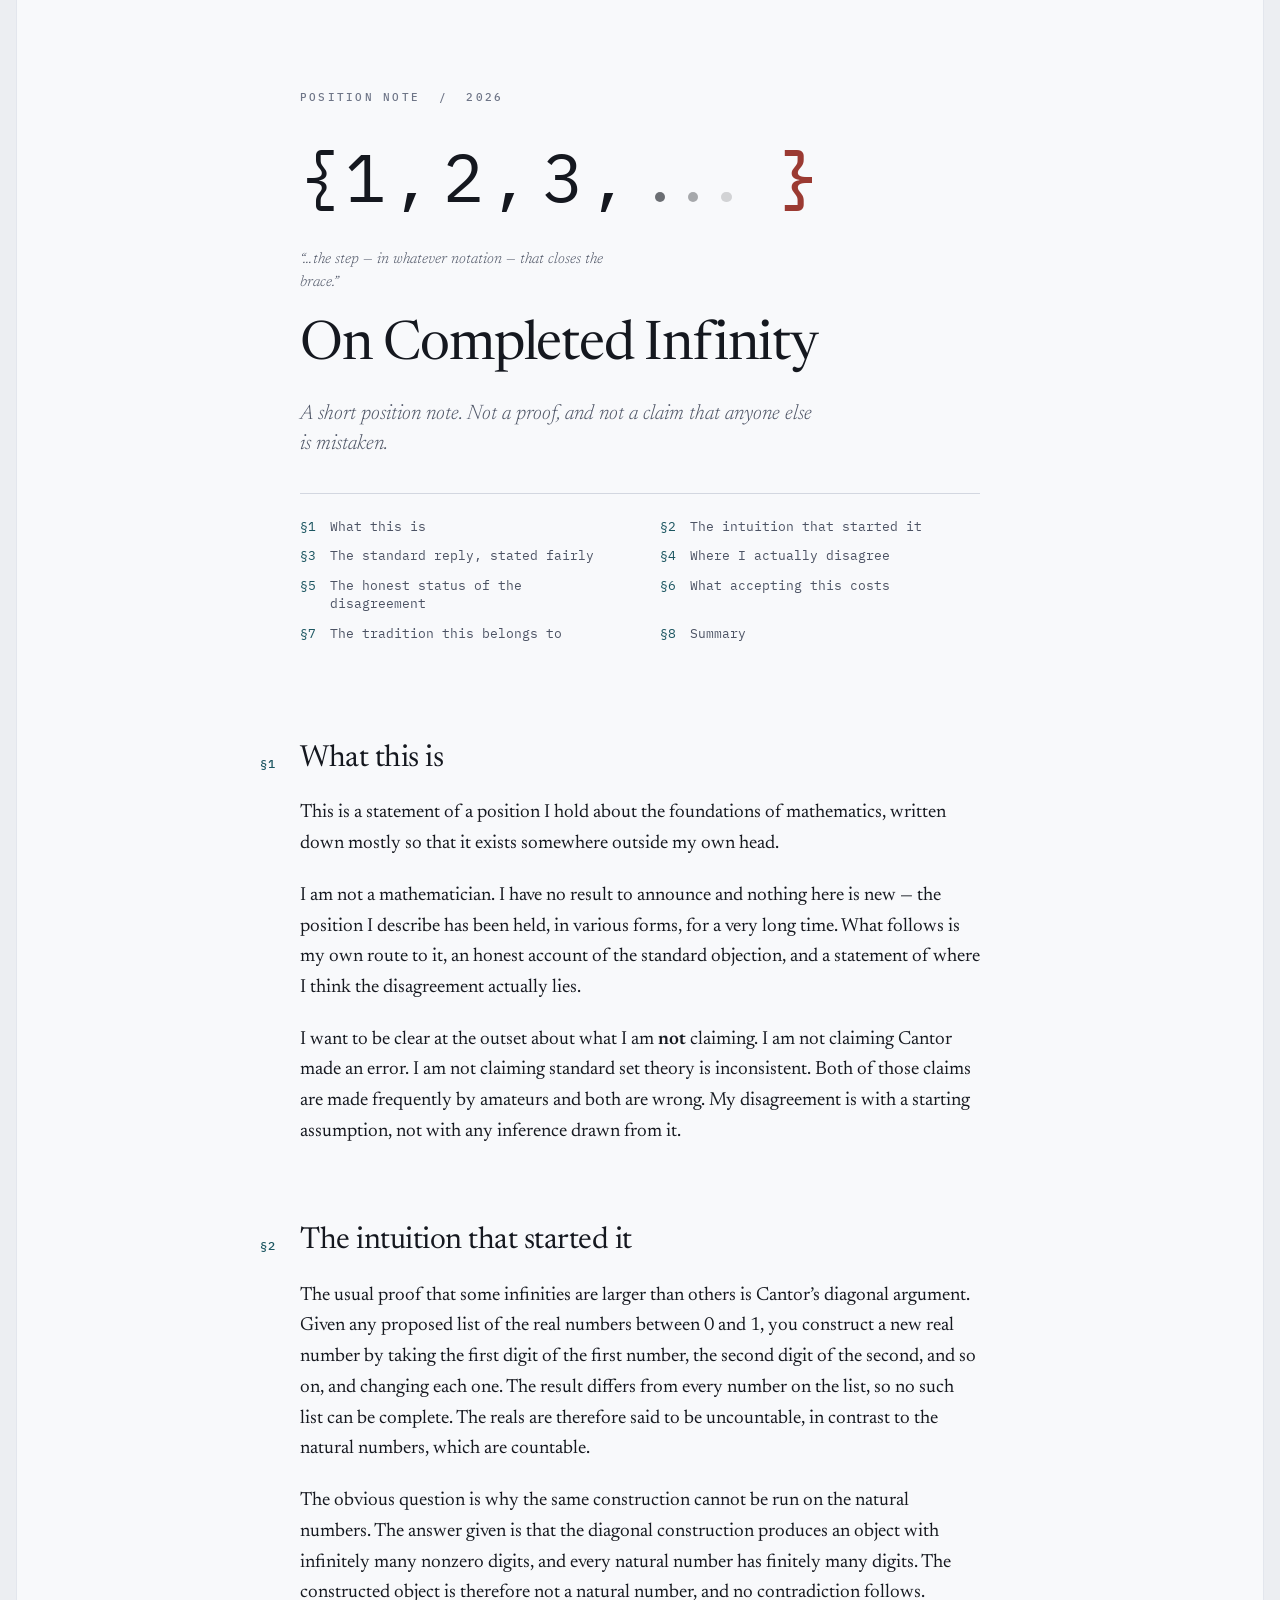
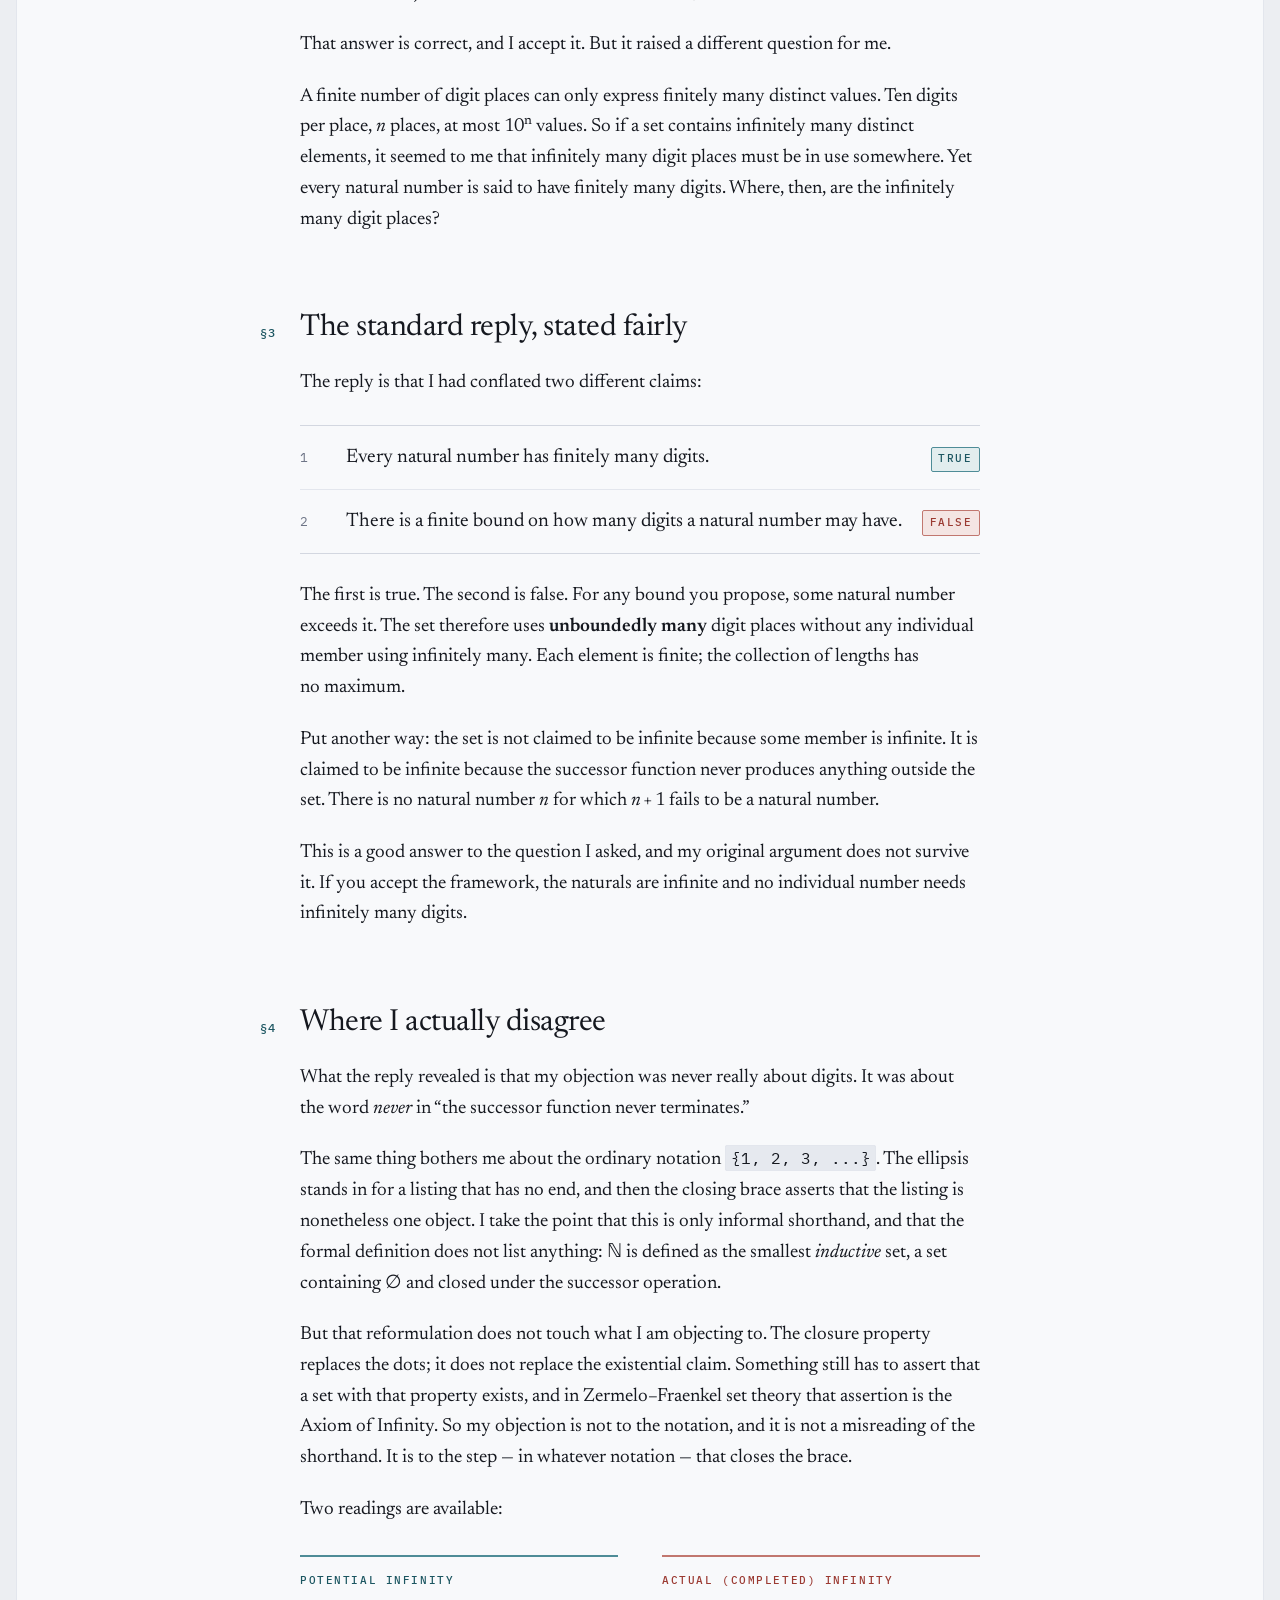
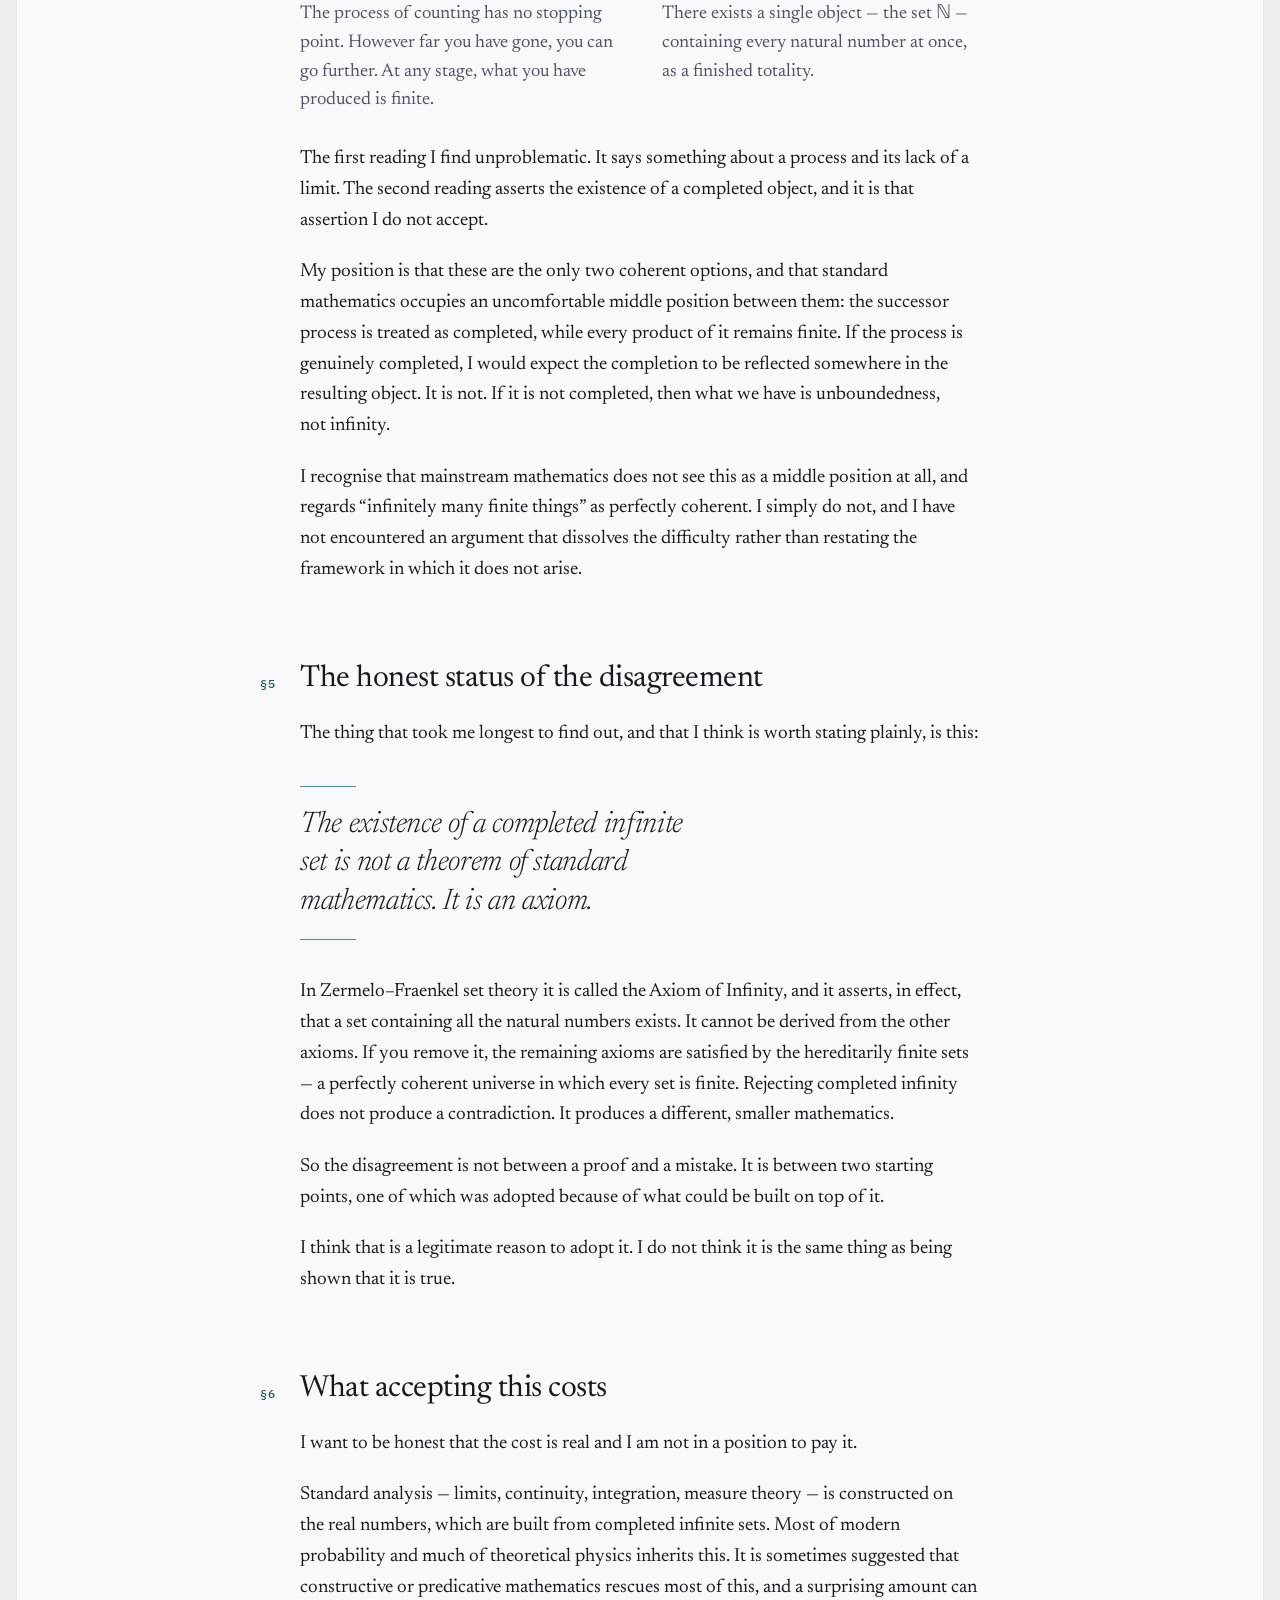
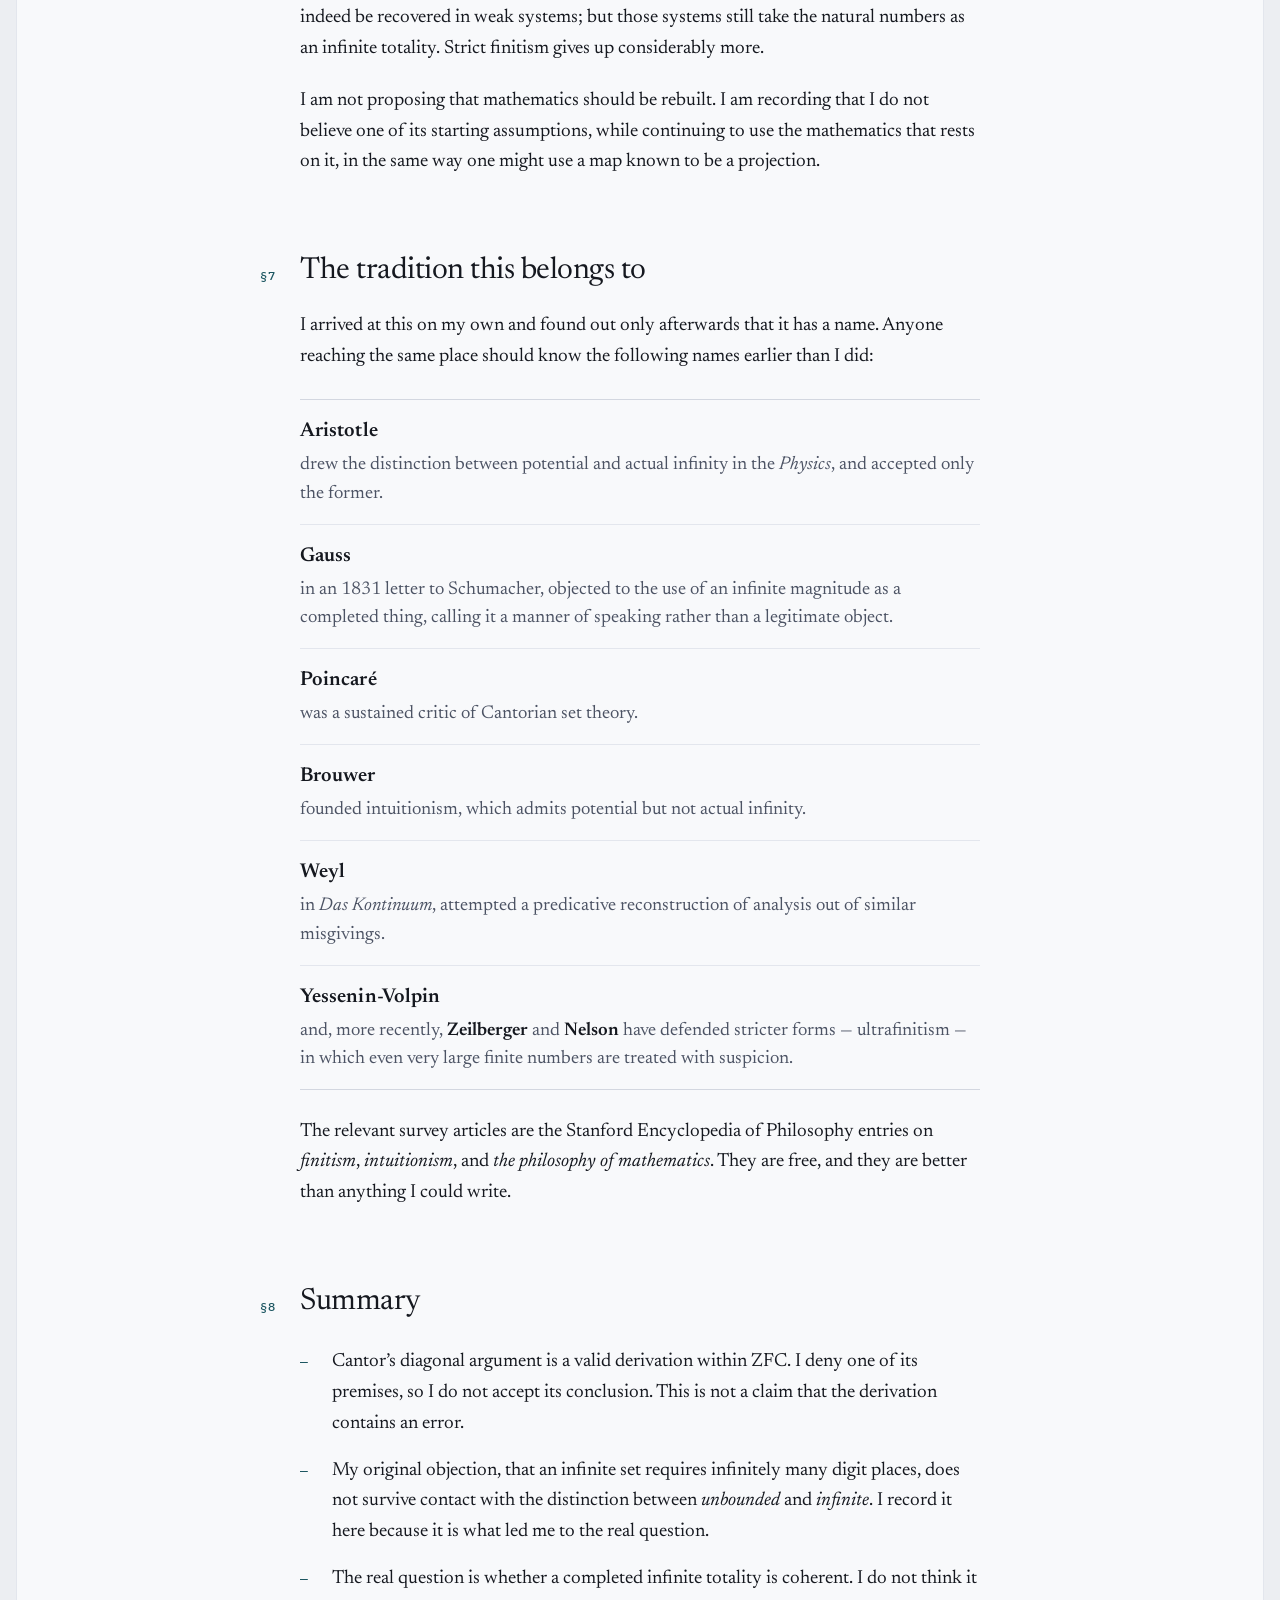
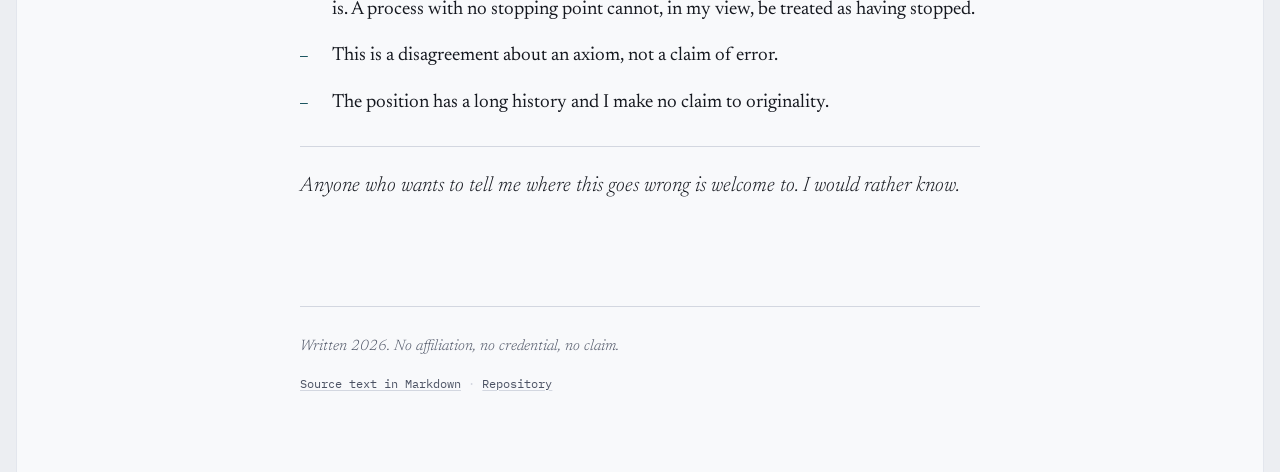
==== index.html @ b2286acf "Add "On Completed Infinity" and publish it as a page The note lands in two forms: on-completed-infin" ====
<!doctype html>
<html lang="en">
<head>
<meta charset="utf-8">
<meta name="viewport" content="width=device-width, initial-scale=1">
<title>On Completed Infinity</title>
<meta name="description" content="A short position note on potential versus actual infinity, the Axiom of Infinity, and the difference between disputing a premise and alleging an error.">
<meta name="author" content="ndg13b">
<meta property="og:type" content="article">
<meta property="og:title" content="On Completed Infinity">
<meta property="og:description" content="A short position note on potential versus actual infinity, the Axiom of Infinity, and the difference between disputing a premise and alleging an error.">
<link rel="icon" href="data:image/svg+xml,<svg xmlns='http://www.w3.org/2000/svg' viewBox='0 0 32 32'><text y='25' x='2' font-size='24' font-family='serif'>&#8734;</text></svg>">
<link rel="preconnect" href="https://fonts.googleapis.com">
<link rel="preconnect" href="https://fonts.gstatic.com" crossorigin>
<link rel="stylesheet" href="https://fonts.googleapis.com/css2?family=IBM+Plex+Mono:wght@400;500&family=Newsreader:ital,opsz,wght@0,6..72,200..700;1,6..72,200..600&display=swap">
<style>
/* ---- tokens: light is the base, both dark states redefine only tokens ---- */
:root {
  --ground:#ECEEF2; --paper:#F8F9FB; --sunk:#E6E9EF;
  --ink:#15181F; --ink-2:#4C5364; --ink-3:#6E7587;
  --rule:#D3D7E0; --rule-2:#E3E6ED;
  --accent:#1C5661; --accent-line:#4E8C97; --accent-soft:#E2EDEE;
  --dispute:#9B3A32; --dispute-line:#C1776F; --dispute-soft:#F4E5E3;
  --serif:"Newsreader",ui-serif,Georgia,"Times New Roman",serif;
  --mono:"IBM Plex Mono",ui-monospace,SFMono-Regular,Menlo,Consolas,monospace;
}
@media (prefers-color-scheme: dark) {
  :root:not([data-theme="light"]) {
    --ground:#0E1116; --paper:#161922; --sunk:#1C202A;
    --ink:#E7E9EF; --ink-2:#A6ADBC; --ink-3:#848C9D;
    --rule:#2B303B; --rule-2:#232833;
    --accent:#7FBDC7; --accent-line:#3F6E77; --accent-soft:#163035;
    --dispute:#E0958D; --dispute-line:#8A4C45; --dispute-soft:#33201E;
  }
}
:root[data-theme="dark"] {
  --ground:#0E1116; --paper:#161922; --sunk:#1C202A;
  --ink:#E7E9EF; --ink-2:#A6ADBC; --ink-3:#848C9D;
  --rule:#2B303B; --rule-2:#232833;
  --accent:#7FBDC7; --accent-line:#3F6E77; --accent-soft:#163035;
  --dispute:#E0958D; --dispute-line:#8A4C45; --dispute-soft:#33201E;
}

*,*::before,*::after { box-sizing:border-box; }
html { -webkit-text-size-adjust:100%; }
@media (prefers-reduced-motion: no-preference) { html { scroll-behavior:smooth; } }

body {
  margin:0;
  background:var(--ground);
  color:var(--ink);
  font-family:var(--serif);
  font-optical-sizing:auto;
  font-size:clamp(1.0625rem, 0.5vw + 0.96rem, 1.1875rem);
  font-weight:400;
  line-height:1.62;
  -webkit-font-smoothing:antialiased;
  text-rendering:optimizeLegibility;
}

/* ---- the sheet ---- */
.page {
  max-width:78rem;
  margin-inline:auto;
  background:var(--paper);
  padding:clamp(2.75rem,7vw,5.5rem) clamp(1.25rem,5vw,3rem) clamp(3rem,6vw,5rem);
}
@media (min-width:79rem) { .page { border-inline:1px solid var(--rule-2); } }

.col { width:min(100%,68ch); margin-inline:auto; }

/* ---- hero ---- */
.hero { display:flex; flex-direction:column; gap:1.5rem; }
.eyebrow {
  margin:0; font-family:var(--mono); font-size:.7rem; font-weight:500;
  letter-spacing:.2em; text-transform:uppercase; color:var(--ink-3);
}
.glyph {
  font-family:var(--mono); font-weight:400;
  font-size:clamp(2.1rem,8.5vw,4.25rem);
  line-height:1.1; letter-spacing:.06em;
  color:var(--ink); white-space:nowrap;
  overflow-x:auto; overflow-y:hidden; scrollbar-width:none;
  padding-block:.15em;
}
.glyph::-webkit-scrollbar { display:none; }
.glyph > * { display:inline-block; }
.glyph .dot { margin-right:.34em; }
.glyph .dot i {
  display:inline-block; width:.15em; height:.15em;
  border-radius:50%; background:currentColor; vertical-align:baseline;
}
.glyph .dot--1 i { opacity:.62; }
.glyph .dot--2 i { opacity:.36; }
.glyph .dot--3 i { opacity:.17; }
.glyph .gap { width:.34em; }
.glyph .close { color:var(--dispute); font-weight:500; }
@media (prefers-reduced-motion: no-preference) {
  .glyph > * { animation:rise .55s cubic-bezier(.2,.75,.3,1) backwards; }
  .glyph .open   { animation-delay:.05s; }
  .glyph .terms  { animation-delay:.16s; }
  .glyph .dot--1 { animation-delay:.36s; }
  .glyph .dot--2 { animation-delay:.50s; }
  .glyph .dot--3 { animation-delay:.64s; }
  .glyph .close  { animation-delay:1.0s; animation-duration:.7s; }
}
@keyframes rise { from { opacity:0; transform:translateY(.3em); } to { opacity:1; transform:none; } }

.glyph-note {
  margin:0; max-width:34ch;
  font-size:.9375rem; font-style:italic; font-weight:300;
  line-height:1.5; color:var(--ink-2);
}
.hero h1 {
  margin:0; font-weight:400;
  font-size:clamp(2.15rem,6.5vw,3.4rem);
  line-height:1.06; letter-spacing:-.022em;
  text-wrap:balance;
}
.dek {
  margin:0; max-width:44ch;
  font-size:clamp(1.125rem,2.2vw,1.3125rem);
  font-style:italic; font-weight:300; line-height:1.45; color:var(--ink-2);
  text-wrap:pretty;
}
.hero-rule { height:1px; background:var(--rule); border:0; margin:.5rem 0 0; }

/* ---- contents ---- */
.contents { margin:0; padding:0; list-style:none;
  display:grid; grid-template-columns:1fr; gap:.55rem 2.5rem; }
@media (min-width:38rem) { .contents { grid-template-columns:1fr 1fr; } }
.contents a {
  display:flex; gap:.85rem; align-items:baseline;
  font-family:var(--mono); font-size:.8125rem; line-height:1.4;
  color:var(--ink-2); text-decoration:none;
  border-bottom:1px solid transparent; padding-bottom:.1rem;
}
.contents a:hover { color:var(--ink); border-bottom-color:var(--rule); }
.contents .n { color:var(--accent); flex:none; }

/* ---- article ---- */
.article { display:flex; flex-direction:column; gap:clamp(3rem,6.5vw,4.75rem); margin-top:clamp(3.5rem,8vw,6rem); }
.sec { position:relative; scroll-margin-top:2rem; }
.sec-num {
  margin:0 0 .5rem; font-family:var(--mono); font-size:.75rem; font-weight:500;
  letter-spacing:.08em; color:var(--accent);
}
@media (min-width:64rem) {
  .sec-num { position:absolute; left:-4.75rem; top:.75rem; margin:0; text-align:right; width:3.25rem; }
}
.sec-body { display:flex; flex-direction:column; gap:1.1em; }
.sec h2 {
  margin:0; font-weight:400;
  font-size:clamp(1.45rem,3.4vw,1.9rem);
  line-height:1.18; letter-spacing:-.016em; text-wrap:balance;
}
.sec p { margin:0; text-wrap:pretty; }
em, cite { font-style:italic; }
cite { font-weight:400; }
strong { font-weight:600; }
code {
  font-family:var(--mono); font-size:.86em;
  background:var(--sunk); border:1px solid var(--rule-2);
  border-radius:2px; padding:.08em .28em;
}
sup { font-size:.68em; line-height:0; vertical-align:.55em; }

a { color:var(--accent); text-decoration-line:underline; text-decoration-thickness:1px;
    text-underline-offset:.18em; text-decoration-color:var(--accent-line); }
a:hover { text-decoration-thickness:2px; text-decoration-color:var(--accent); }
:focus-visible { outline:2px solid var(--accent); outline-offset:3px; border-radius:2px; }

/* ---- the two claims: one true, one false ---- */
.claims { margin:.35rem 0; padding:0; list-style:none;
  display:flex; flex-direction:column; gap:0;
  border-block:1px solid var(--rule); }
.claims li {
  display:grid; grid-template-columns:1.85rem minmax(0,1fr) auto;
  gap:0 1rem; align-items:baseline; padding:1.05rem 0;
}
.claims li + li { border-top:1px solid var(--rule-2); }
.claims .n { font-family:var(--mono); font-size:.8125rem; color:var(--ink-3); }
.claims .t { font-size:1.03em; line-height:1.5; }
.verdict {
  font-family:var(--mono); font-size:.6875rem; font-weight:500;
  letter-spacing:.14em; text-transform:uppercase;
  padding:.25em .6em; border-radius:2px; border:1px solid; white-space:nowrap;
}
.verdict.is-true  { color:var(--accent);  border-color:var(--accent-line);  background:var(--accent-soft); }
.verdict.is-false { color:var(--dispute); border-color:var(--dispute-line); background:var(--dispute-soft); }
@media (max-width:36rem) {
  .claims li { grid-template-columns:1.85rem minmax(0,1fr); }
  .verdict { grid-column:2; justify-self:start; margin-top:.7rem; }
}

/* ---- the fork: two readings ---- */
.fork { display:grid; grid-template-columns:1fr; gap:2rem; margin:.5rem 0; }
@media (min-width:50rem) { .fork { grid-template-columns:1fr 1fr; gap:2.75rem; } }
.fork-side { display:flex; flex-direction:column; gap:.7rem; padding-top:.9rem; border-top:2px solid; }
.fork-side.is-accept { border-top-color:var(--accent-line); }
.fork-side.is-reject { border-top-color:var(--dispute-line); }
.fork-label {
  margin:0; font-family:var(--mono); font-size:.7rem; font-weight:500;
  letter-spacing:.14em; text-transform:uppercase;
}
.is-accept .fork-label { color:var(--accent); }
.is-reject .fork-label { color:var(--dispute); }
.fork-side p:not(.fork-label) { margin:0; font-size:.975em; line-height:1.55; color:var(--ink-2); }

/* ---- pull quote ---- */
.pull { margin:1rem 0; display:flex; flex-direction:column; gap:1.15rem; align-items:flex-start; }
.pull hr { width:3.5rem; height:1px; background:var(--accent-line); border:0; margin:0; }
.pull p {
  margin:0; max-width:24ch;
  font-size:clamp(1.35rem,3.6vw,1.85rem);
  font-weight:300; font-style:italic; line-height:1.3;
  letter-spacing:-.012em; color:var(--ink); text-wrap:balance;
}

/* ---- roster ---- */
.roster { margin:.35rem 0; padding:0; list-style:none;
  display:flex; flex-direction:column; border-top:1px solid var(--rule); }
.roster li { padding:.95rem 0; border-bottom:1px solid var(--rule-2); }
.roster li:last-child { border-bottom:1px solid var(--rule); }
.roster .who {
  display:block; font-size:1.06em; font-weight:600; letter-spacing:.004em; color:var(--ink);
}
.roster .who-inline { font-weight:600; color:var(--ink); }
.roster .what { display:block; margin-top:.2rem; font-size:.975em; line-height:1.55; color:var(--ink-2); }

/* ---- summary + coda ---- */
.points { margin:.35rem 0; padding:0; list-style:none; display:flex; flex-direction:column; gap:1rem; }
.points li { display:grid; grid-template-columns:1.25rem minmax(0,1fr); gap:.75rem; align-items:baseline; }
.points li::before { content:"—"; font-family:var(--mono); font-size:.8125rem; color:var(--accent); }
.coda {
  margin:.75rem 0 0; padding-top:1.5rem; border-top:1px solid var(--rule);
  font-size:1.1em; font-style:italic; font-weight:300; line-height:1.5; color:var(--ink);
}

/* ---- footer ---- */
.foot { margin-top:clamp(4rem,9vw,6.5rem); padding-top:1.75rem; border-top:1px solid var(--rule);
  display:flex; flex-direction:column; gap:.85rem; }
.foot .said { margin:0; font-style:italic; font-weight:300; color:var(--ink-2); font-size:.9375rem; }
.foot .links { margin:0; font-family:var(--mono); font-size:.75rem; line-height:1.9; color:var(--ink-3); }
.foot .links a { color:var(--ink-2); text-decoration-color:var(--rule); }
.foot .links a:hover { color:var(--accent); text-decoration-color:var(--accent); }
.foot .sep { padding-inline:.6em; color:var(--rule); }

@media (prefers-reduced-motion: reduce) {
  *,*::before,*::after { animation-duration:.001ms !important; animation-delay:0s !important; transition-duration:.001ms !important; }
}
</style>
</head>
<body>
<div class="page">

  <header class="hero col">
    <p class="eyebrow">Position note &nbsp;/&nbsp; 2026</p>

    <div class="glyph" role="img" aria-label="Open brace, one, two, three, ellipsis, close brace">
      <span class="open" aria-hidden="true">{</span><span class="terms" aria-hidden="true">1,&#8202;2,&#8202;3,</span><span class="gap" aria-hidden="true"></span><span class="dot dot--1" aria-hidden="true"><i></i></span><span class="dot dot--2" aria-hidden="true"><i></i></span><span class="dot dot--3" aria-hidden="true"><i></i></span><span class="gap" aria-hidden="true"></span><span class="close" aria-hidden="true">}</span>
    </div>

    <p class="glyph-note">&ldquo;&hellip;&#8202;the step &mdash; in whatever notation &mdash; that closes the brace.&rdquo;</p>

    <h1>On Completed Infinity</h1>
    <p class="dek">A short position note. Not a proof, and not a claim that anyone else is mistaken.</p>

    <hr class="hero-rule">

    <ol class="contents">
      <li><a href="#s1"><span class="n">&sect;1</span> What this is</a></li>
      <li><a href="#s2"><span class="n">&sect;2</span> The intuition that started it</a></li>
      <li><a href="#s3"><span class="n">&sect;3</span> The standard reply, stated fairly</a></li>
      <li><a href="#s4"><span class="n">&sect;4</span> Where I actually disagree</a></li>
      <li><a href="#s5"><span class="n">&sect;5</span> The honest status of the disagreement</a></li>
      <li><a href="#s6"><span class="n">&sect;6</span> What accepting this costs</a></li>
      <li><a href="#s7"><span class="n">&sect;7</span> The tradition this belongs to</a></li>
      <li><a href="#s8"><span class="n">&sect;8</span> Summary</a></li>
    </ol>
  </header>

  <main class="article col">

    <section class="sec" id="s1">
      <p class="sec-num">&sect;1</p>
      <div class="sec-body">
        <h2>What this is</h2>
        <p>This is a statement of a position I hold about the foundations of mathematics, written down mostly so that it exists somewhere outside my own head.</p>
        <p>I am not a mathematician. I have no result to announce and nothing here is new &mdash; the position I describe has been held, in various forms, for a very long time. What follows is my own route to it, an honest account of the standard objection, and a statement of where I think the disagreement actually lies.</p>
        <p>I want to be clear at the outset about what I am <strong>not</strong> claiming. I am not claiming Cantor made an error. I am not claiming standard set theory is inconsistent. Both of those claims are made frequently by amateurs and both are wrong. My disagreement is with a starting assumption, not with any inference drawn from it.</p>
      </div>
    </section>

    <section class="sec" id="s2">
      <p class="sec-num">&sect;2</p>
      <div class="sec-body">
        <h2>The intuition that started it</h2>
        <p>The usual proof that some infinities are larger than others is Cantor&rsquo;s diagonal argument. Given any proposed list of the real numbers between 0 and 1, you construct a new real number by taking the first digit of the first number, the second digit of the second, and so on, and changing each one. The result differs from every number on the list, so no such list can be complete. The reals are therefore said to be uncountable, in contrast to the natural numbers, which are countable.</p>
        <p>The obvious question is why the same construction cannot be run on the natural numbers. The answer given is that the diagonal construction produces an object with infinitely many nonzero digits, and every natural number has finitely many digits. The constructed object is therefore not a natural number, and no contradiction follows.</p>
        <p>That answer is correct, and I accept it. But it raised a different question for me.</p>
        <p>A finite number of digit places can only express finitely many distinct values. Ten digits per place, <em>n</em> places, at most 10<sup>n</sup> values. So if a set contains infinitely many distinct elements, it seemed to me that infinitely many digit places must be in use somewhere. Yet every natural number is said to have finitely many digits. Where, then, are the infinitely many digit places?</p>
      </div>
    </section>

    <section class="sec" id="s3">
      <p class="sec-num">&sect;3</p>
      <div class="sec-body">
        <h2>The standard reply, stated fairly</h2>
        <p>The reply is that I had conflated two different claims:</p>
        <ol class="claims">
          <li>
            <span class="n">1</span>
            <span class="t">Every natural number has finitely many digits.</span>
            <span class="verdict is-true">true</span>
          </li>
          <li>
            <span class="n">2</span>
            <span class="t">There is a finite bound on how many digits a natural number may have.</span>
            <span class="verdict is-false">false</span>
          </li>
        </ol>
        <p>The first is true. The second is false. For any bound you propose, some natural number exceeds it. The set therefore uses <strong>unboundedly many</strong> digit places without any individual member using infinitely many. Each element is finite; the collection of lengths has no maximum.</p>
        <p>Put another way: the set is not claimed to be infinite because some member is infinite. It is claimed to be infinite because the successor function never produces anything outside the set. There is no natural number <em>n</em> for which <em>n</em>&#8239;+&#8239;1 fails to be a natural number.</p>
        <p>This is a good answer to the question I asked, and my original argument does not survive it. If you accept the framework, the naturals are infinite and no individual number needs infinitely many digits.</p>
      </div>
    </section>

    <section class="sec" id="s4">
      <p class="sec-num">&sect;4</p>
      <div class="sec-body">
        <h2>Where I actually disagree</h2>
        <p>What the reply revealed is that my objection was never really about digits. It was about the word <em>never</em> in &ldquo;the successor function never terminates.&rdquo;</p>
        <p>The same thing bothers me about the ordinary notation <code>{1, 2, 3, ...}</code>. The ellipsis stands in for a listing that has no end, and then the closing brace asserts that the listing is nonetheless one object. I take the point that this is only informal shorthand, and that the formal definition does not list anything: &#8469; is defined as the smallest <em>inductive</em> set, a set containing &empty; and closed under the successor operation.</p>
        <p>But that reformulation does not touch what I am objecting to. The closure property replaces the dots; it does not replace the existential claim. Something still has to assert that a set with that property exists, and in Zermelo&ndash;Fraenkel set theory that assertion is the Axiom of Infinity. So my objection is not to the notation, and it is not a misreading of the shorthand. It is to the step &mdash; in whatever notation &mdash; that closes the brace.</p>
        <p>Two readings are available:</p>
        <div class="fork">
          <div class="fork-side is-accept">
            <p class="fork-label">Potential infinity</p>
            <p>The process of counting has no stopping point. However far you have gone, you can go further. At any stage, what you have produced is finite.</p>
          </div>
          <div class="fork-side is-reject">
            <p class="fork-label">Actual (completed) infinity</p>
            <p>There exists a single object &mdash; the set &#8469; &mdash; containing every natural number at once, as a finished totality.</p>
          </div>
        </div>
        <p>The first reading I find unproblematic. It says something about a process and its lack of a limit. The second reading asserts the existence of a completed object, and it is that assertion I do not accept.</p>
        <p>My position is that these are the only two coherent options, and that standard mathematics occupies an uncomfortable middle position between them: the successor process is treated as completed, while every product of it remains finite. If the process is genuinely completed, I would expect the completion to be reflected somewhere in the resulting object. It is not. If it is not completed, then what we have is unboundedness, not infinity.</p>
        <p>I recognise that mainstream mathematics does not see this as a middle position at all, and regards &ldquo;infinitely many finite things&rdquo; as perfectly coherent. I simply do not, and I have not encountered an argument that dissolves the difficulty rather than restating the framework in which it does not arise.</p>
      </div>
    </section>

    <section class="sec" id="s5">
      <p class="sec-num">&sect;5</p>
      <div class="sec-body">
        <h2>The honest status of the disagreement</h2>
        <p>The thing that took me longest to find out, and that I think is worth stating plainly, is this:</p>
        <blockquote class="pull">
          <hr>
          <p>The existence of a completed infinite set is not a theorem of standard mathematics. It is an axiom.</p>
          <hr>
        </blockquote>
        <p>In Zermelo&ndash;Fraenkel set theory it is called the Axiom of Infinity, and it asserts, in effect, that a set containing all the natural numbers exists. It cannot be derived from the other axioms. If you remove it, the remaining axioms are satisfied by the hereditarily finite sets &mdash; a perfectly coherent universe in which every set is finite. Rejecting completed infinity does not produce a contradiction. It produces a different, smaller mathematics.</p>
        <p>So the disagreement is not between a proof and a mistake. It is between two starting points, one of which was adopted because of what could be built on top of it.</p>
        <p>I think that is a legitimate reason to adopt it. I do not think it is the same thing as being shown that it is true.</p>
      </div>
    </section>

    <section class="sec" id="s6">
      <p class="sec-num">&sect;6</p>
      <div class="sec-body">
        <h2>What accepting this costs</h2>
        <p>I want to be honest that the cost is real and I am not in a position to pay it.</p>
        <p>Standard analysis &mdash; limits, continuity, integration, measure theory &mdash; is constructed on the real numbers, which are built from completed infinite sets. Most of modern probability and much of theoretical physics inherits this. It is sometimes suggested that constructive or predicative mathematics rescues most of this, and a surprising amount can indeed be recovered in weak systems; but those systems still take the natural numbers as an infinite totality. Strict finitism gives up considerably more.</p>
        <p>I am not proposing that mathematics should be rebuilt. I am recording that I do not believe one of its starting assumptions, while continuing to use the mathematics that rests on it, in the same way one might use a map known to be a projection.</p>
      </div>
    </section>

    <section class="sec" id="s7">
      <p class="sec-num">&sect;7</p>
      <div class="sec-body">
        <h2>The tradition this belongs to</h2>
        <p>I arrived at this on my own and found out only afterwards that it has a name. Anyone reaching the same place should know the following names earlier than I did:</p>
        <ul class="roster">
          <li>
            <span class="who">Aristotle</span>
            <span class="what">drew the distinction between potential and actual infinity in the <cite>Physics</cite>, and accepted only the former.</span>
          </li>
          <li>
            <span class="who">Gauss</span>
            <span class="what">in an 1831 letter to Schumacher, objected to the use of an infinite magnitude as a completed thing, calling it a manner of speaking rather than a legitimate object.</span>
          </li>
          <li>
            <span class="who">Poincar&eacute;</span>
            <span class="what">was a sustained critic of Cantorian set theory.</span>
          </li>
          <li>
            <span class="who">Brouwer</span>
            <span class="what">founded intuitionism, which admits potential but not actual infinity.</span>
          </li>
          <li>
            <span class="who">Weyl</span>
            <span class="what">in <cite>Das Kontinuum</cite>, attempted a predicative reconstruction of analysis out of similar misgivings.</span>
          </li>
          <li>
            <span class="who">Yessenin-Volpin</span>
            <span class="what">and, more recently, <b class="who-inline">Zeilberger</b> and <b class="who-inline">Nelson</b> have defended stricter forms &mdash; ultrafinitism &mdash; in which even very large finite numbers are treated with suspicion.</span>
          </li>
        </ul>
        <p>The relevant survey articles are the Stanford Encyclopedia of Philosophy entries on <em>finitism</em>, <em>intuitionism</em>, and <em>the philosophy of mathematics</em>. They are free, and they are better than anything I could write.</p>
      </div>
    </section>

    <section class="sec" id="s8">
      <p class="sec-num">&sect;8</p>
      <div class="sec-body">
        <h2>Summary</h2>
        <ul class="points">
          <li><span>Cantor&rsquo;s diagonal argument is a valid derivation within ZFC. I deny one of its premises, so I do not accept its conclusion. This is not a claim that the derivation contains an error.</span></li>
          <li><span>My original objection, that an infinite set requires infinitely many digit places, does not survive contact with the distinction between <em>unbounded</em> and <em>infinite</em>. I record it here because it is what led me to the real question.</span></li>
          <li><span>The real question is whether a completed infinite totality is coherent. I do not think it is. A process with no stopping point cannot, in my view, be treated as having stopped.</span></li>
          <li><span>This is a disagreement about an axiom, not a claim of error.</span></li>
          <li><span>The position has a long history and I make no claim to originality.</span></li>
        </ul>
        <p class="coda">Anyone who wants to tell me where this goes wrong is welcome to. I would rather know.</p>
      </div>
    </section>

  </main>

  <footer class="foot col">
    <p class="said">Written 2026. No affiliation, no credential, no claim.</p>
    <p class="links">
      <a href="https://github.com/ndg13b/Infinity/blob/main/on-completed-infinity.md">Source text in Markdown</a><span class="sep">&middot;</span><a href="https://github.com/ndg13b/Infinity">Repository</a>
    </p>
  </footer>

</div>
</body>
</html>
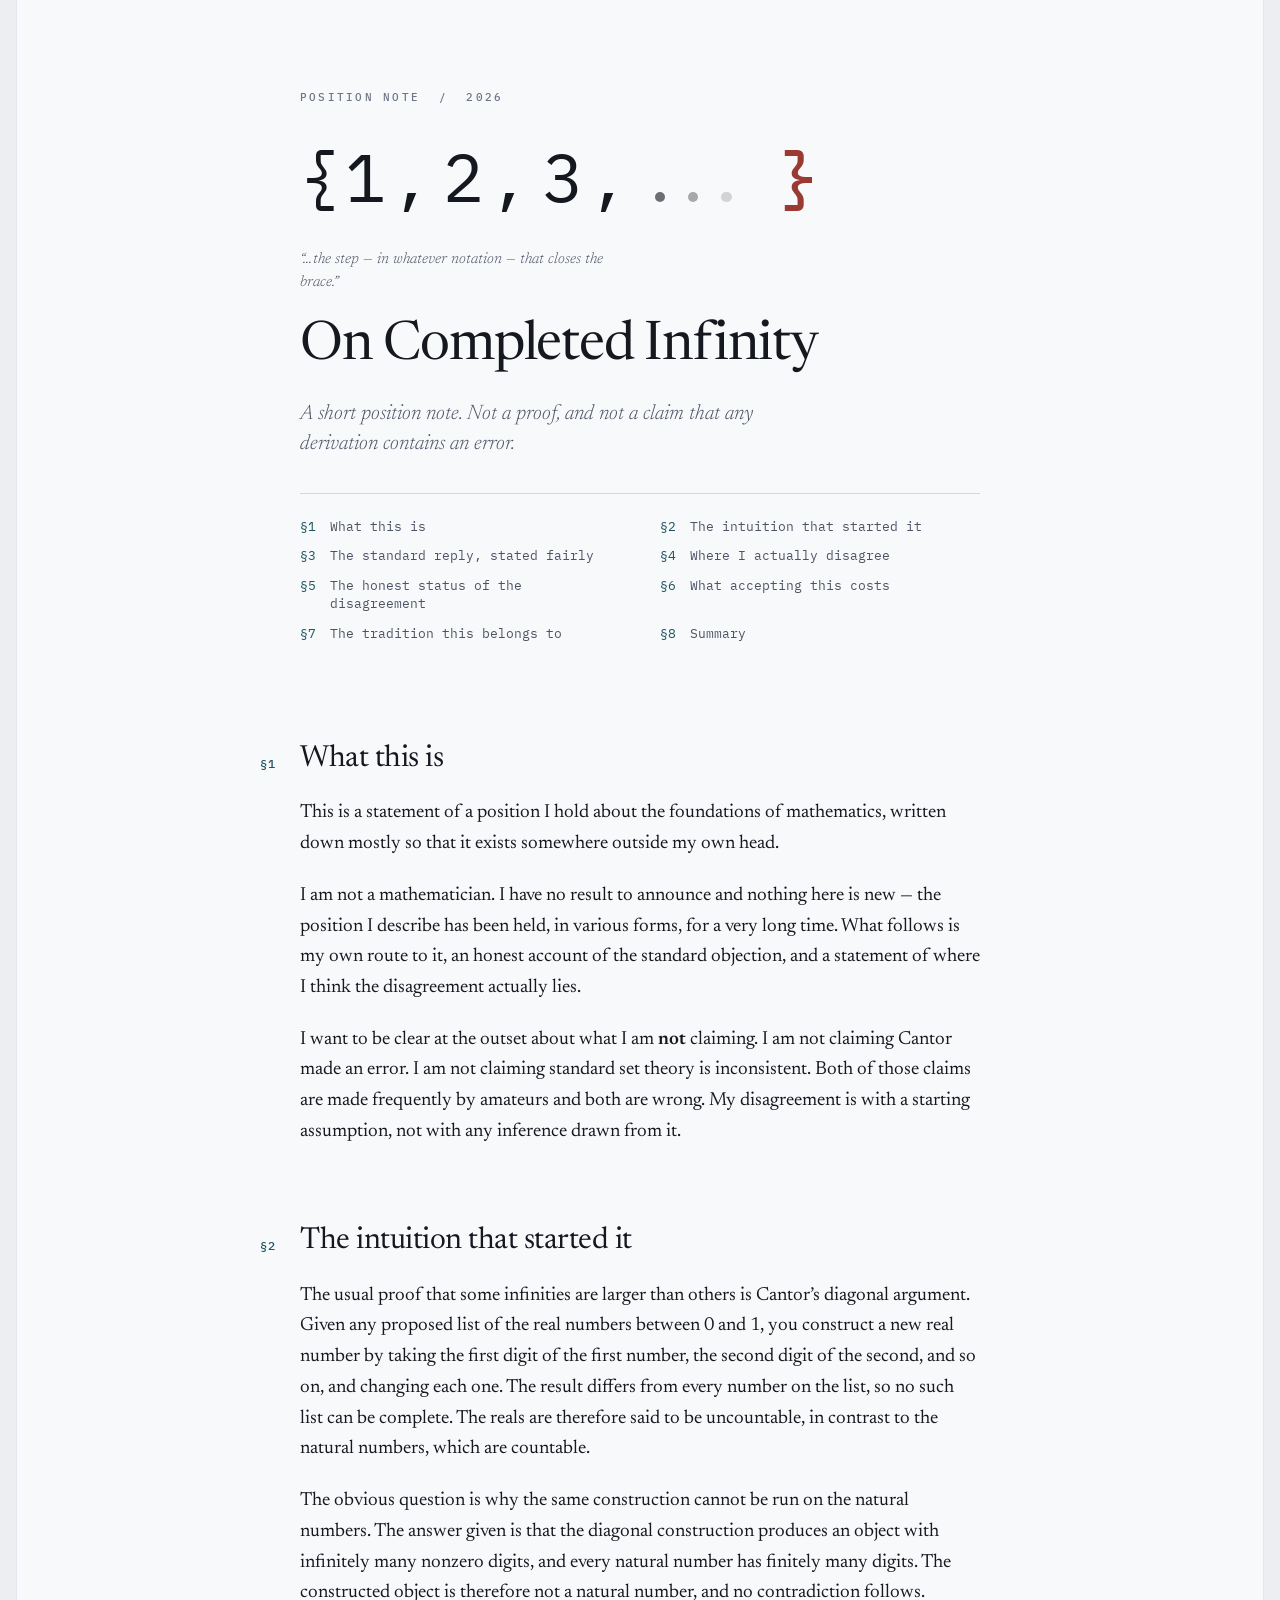
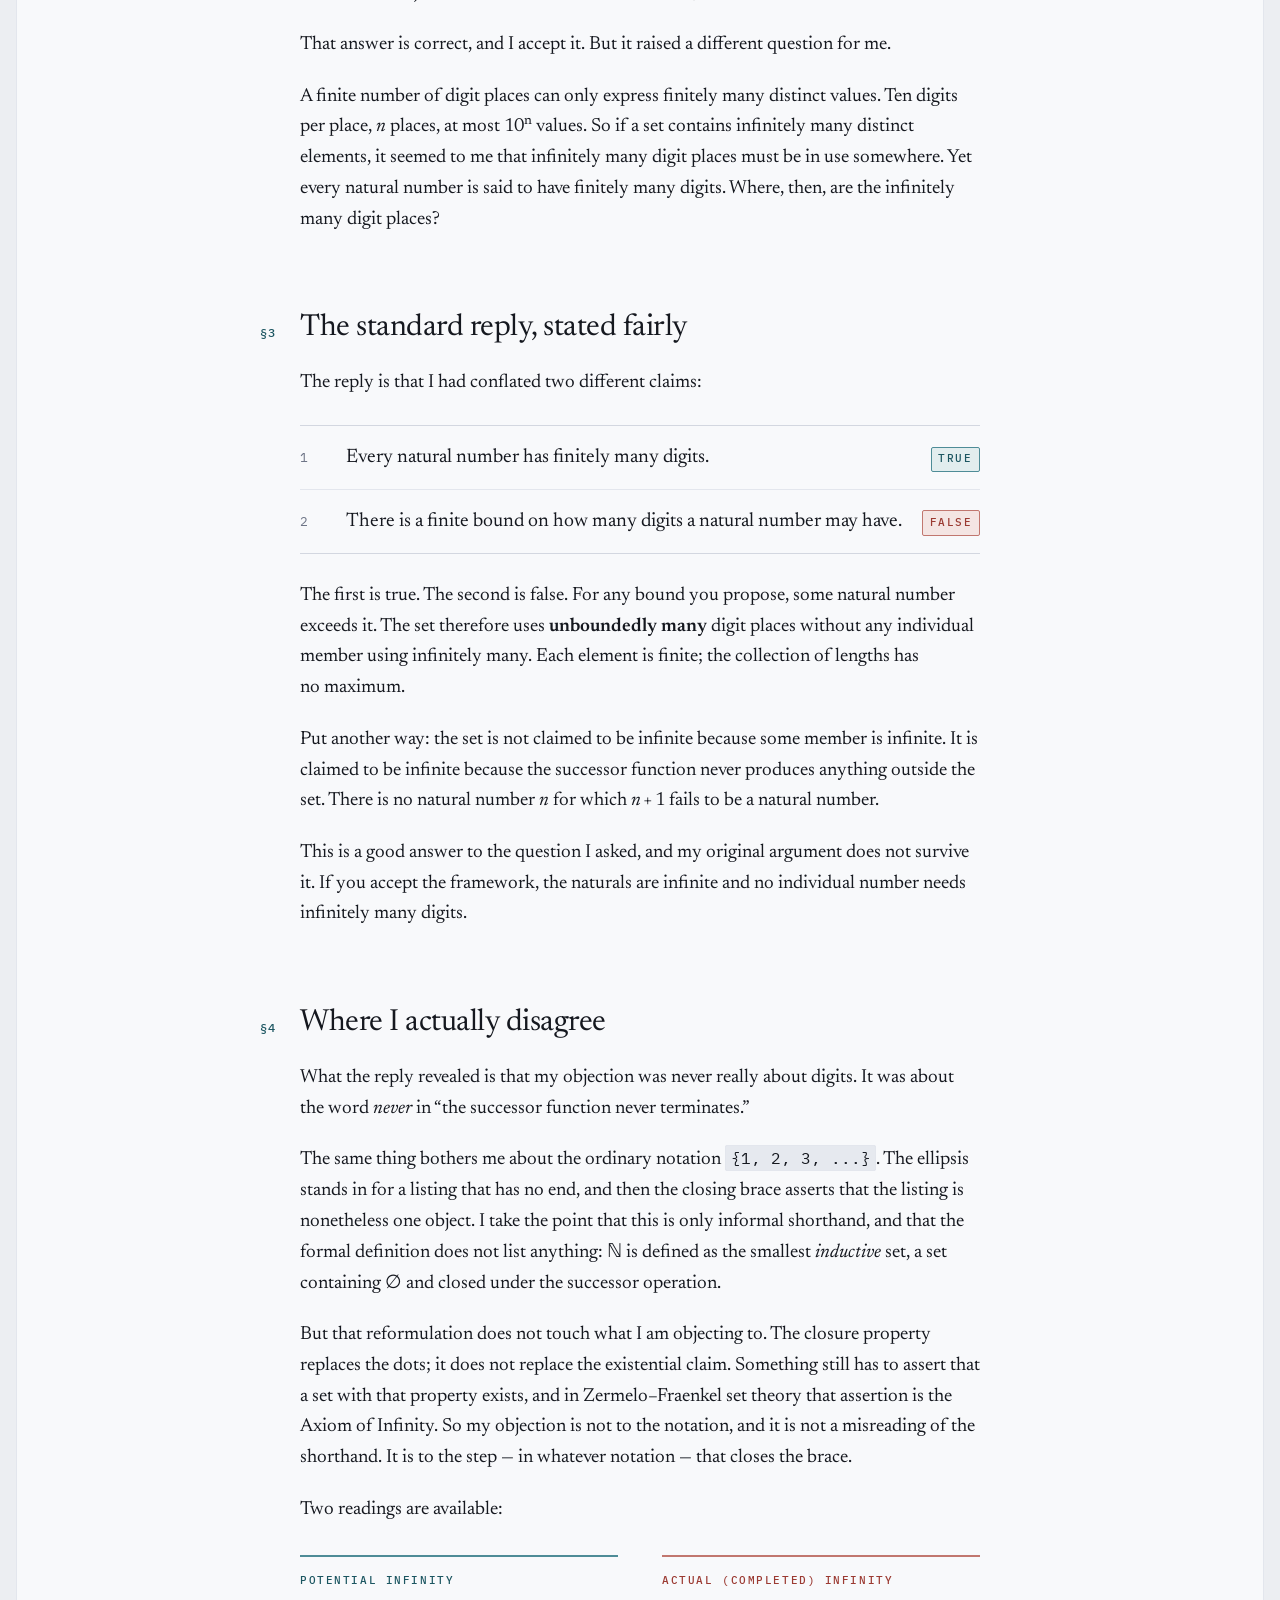
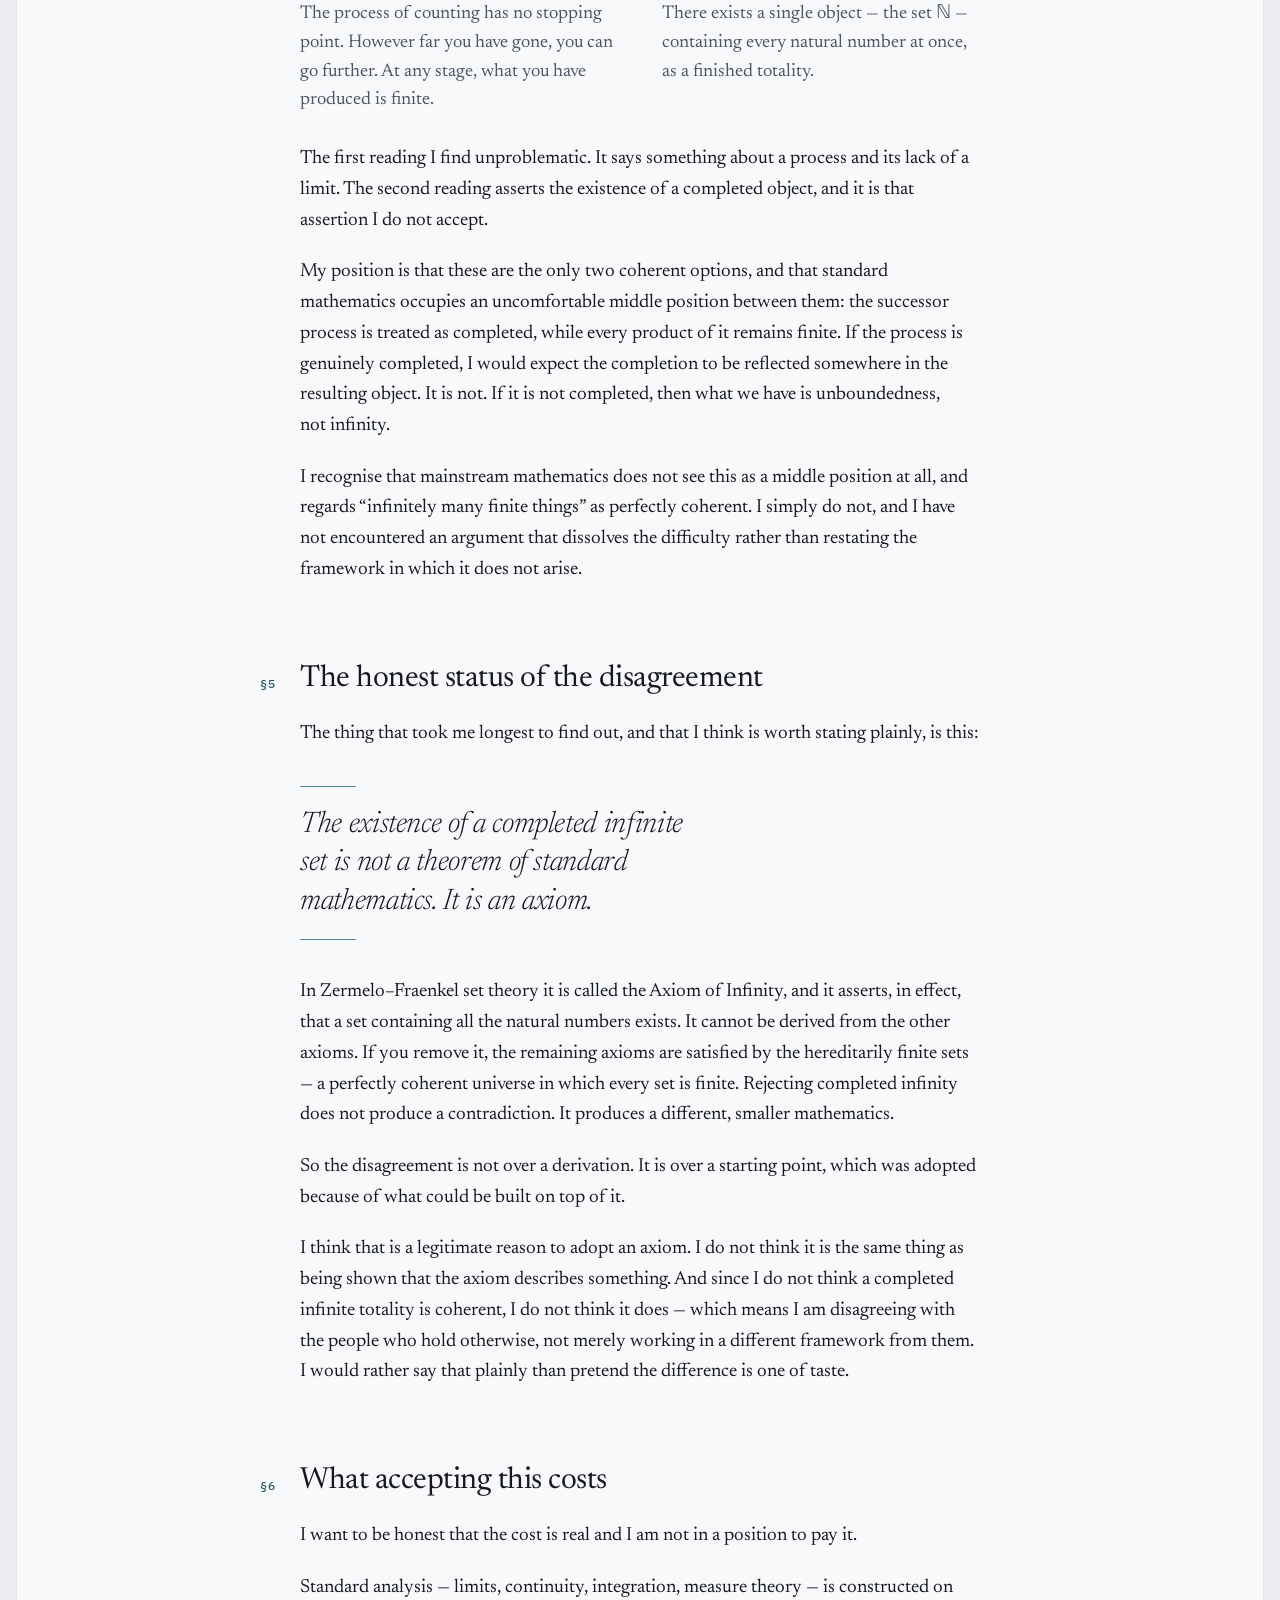
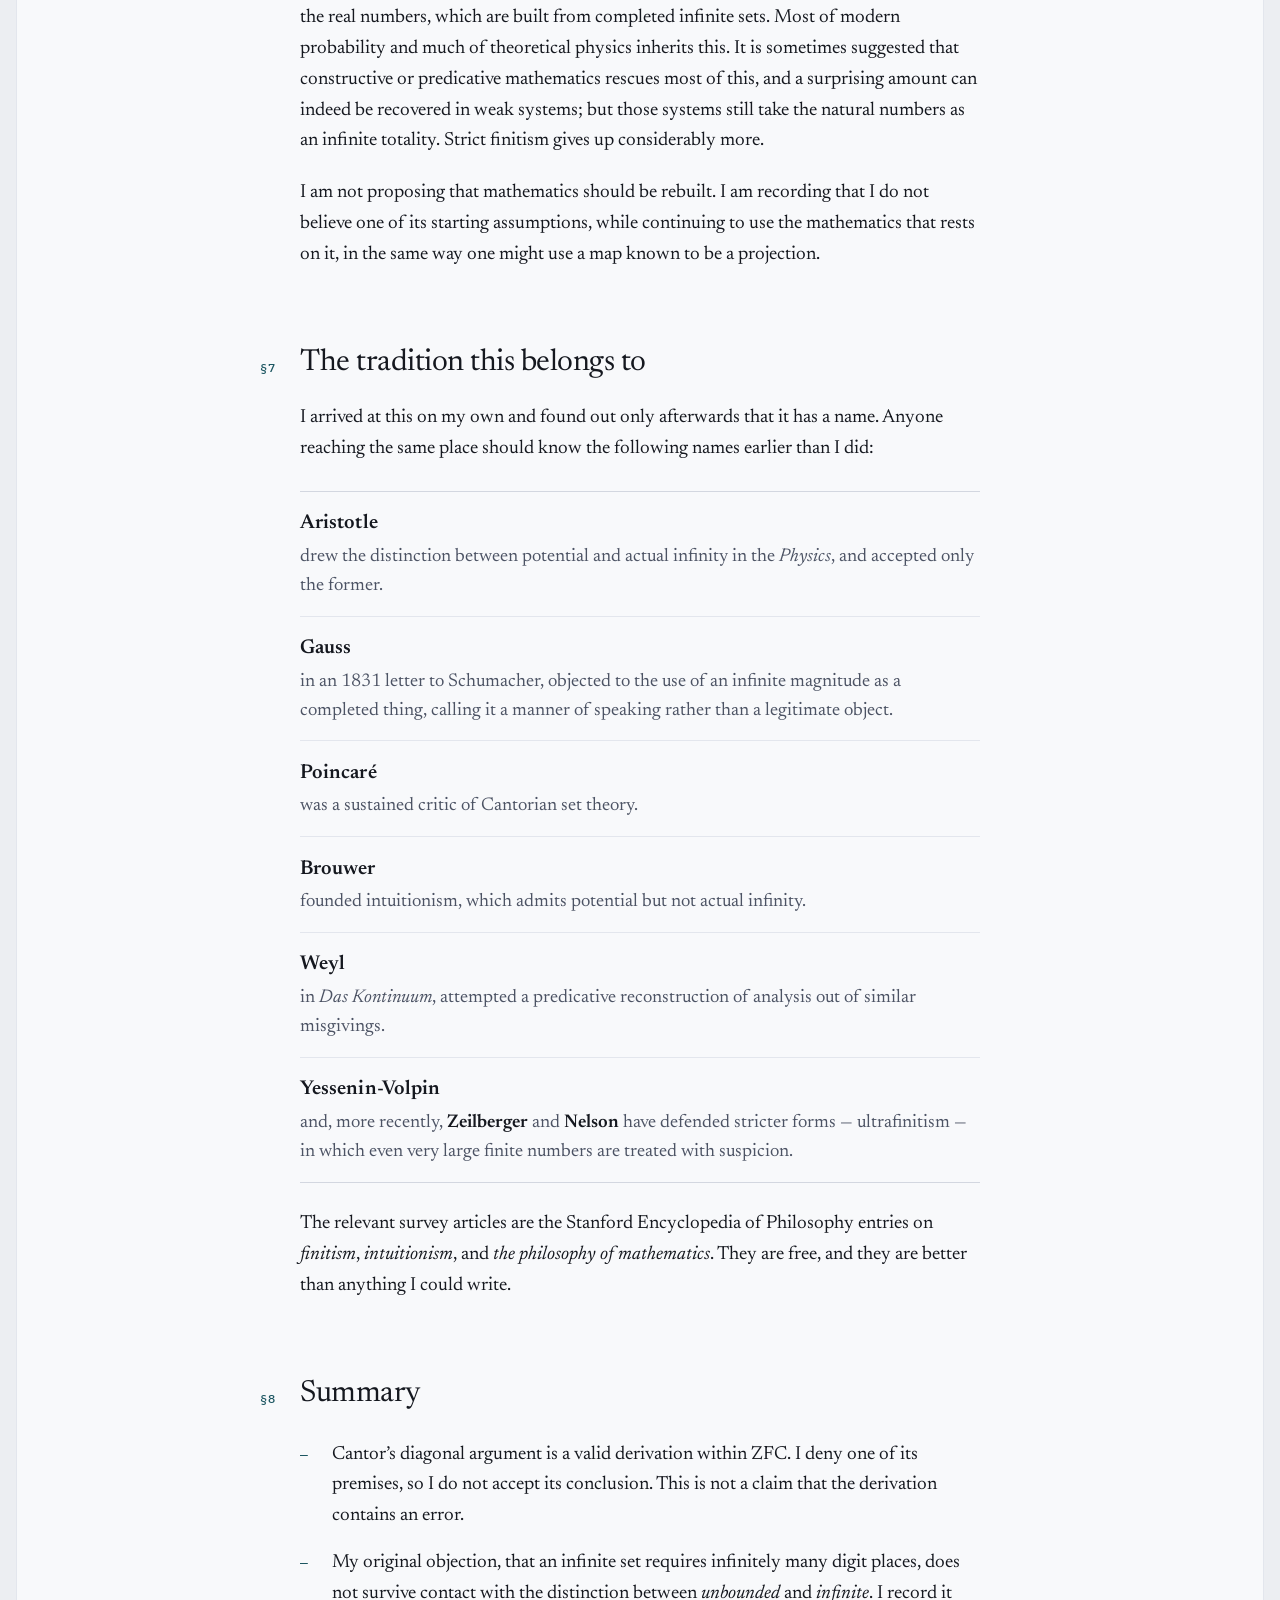
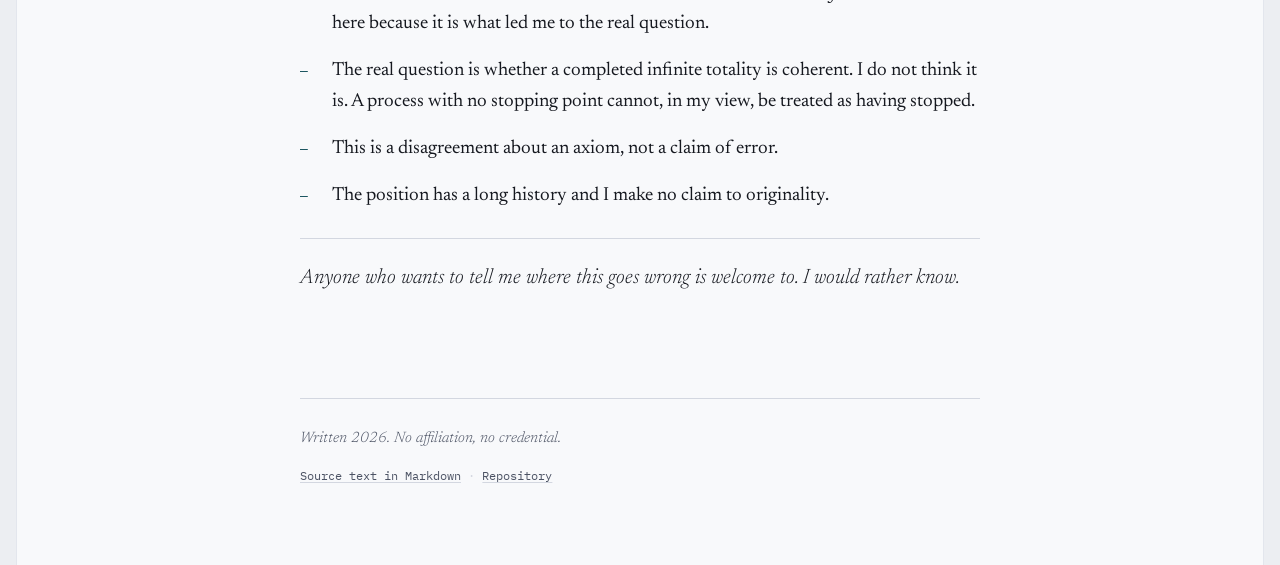
==== commit f70216ff: "Revise the note: sharpen what the disagreement is not Four author edits, carried into both the Markd" ====
--- a/index.html
+++ b/index.html
@@ -264,7 +264,7 @@
     <p class="glyph-note">&ldquo;&hellip;&#8202;the step &mdash; in whatever notation &mdash; that closes the brace.&rdquo;</p>
 
     <h1>On Completed Infinity</h1>
-    <p class="dek">A short position note. Not a proof, and not a claim that anyone else is mistaken.</p>
+    <p class="dek">A short position note. Not a proof, and not a claim that any derivation contains an error.</p>
 
     <hr class="hero-rule">
 
@@ -361,8 +361,8 @@
           <hr>
         </blockquote>
         <p>In Zermelo&ndash;Fraenkel set theory it is called the Axiom of Infinity, and it asserts, in effect, that a set containing all the natural numbers exists. It cannot be derived from the other axioms. If you remove it, the remaining axioms are satisfied by the hereditarily finite sets &mdash; a perfectly coherent universe in which every set is finite. Rejecting completed infinity does not produce a contradiction. It produces a different, smaller mathematics.</p>
-        <p>So the disagreement is not between a proof and a mistake. It is between two starting points, one of which was adopted because of what could be built on top of it.</p>
-        <p>I think that is a legitimate reason to adopt it. I do not think it is the same thing as being shown that it is true.</p>
+        <p>So the disagreement is not over a derivation. It is over a starting point, which was adopted because of what could be built on top of it.</p>
+        <p>I think that is a legitimate reason to adopt an axiom. I do not think it is the same thing as being shown that the axiom describes something. And since I do not think a completed infinite totality is coherent, I do not think it does &mdash; which means I am disagreeing with the people who hold otherwise, not merely working in a different framework from them. I would rather say that plainly than pretend the difference is one of taste.</p>
       </div>
     </section>
 
@@ -429,7 +429,7 @@
   </main>
 
   <footer class="foot col">
-    <p class="said">Written 2026. No affiliation, no credential, no claim.</p>
+    <p class="said">Written 2026. No affiliation, no credential.</p>
     <p class="links">
       <a href="https://github.com/ndg13b/Infinity/blob/main/on-completed-infinity.md">Source text in Markdown</a><span class="sep">&middot;</span><a href="https://github.com/ndg13b/Infinity">Repository</a>
     </p>
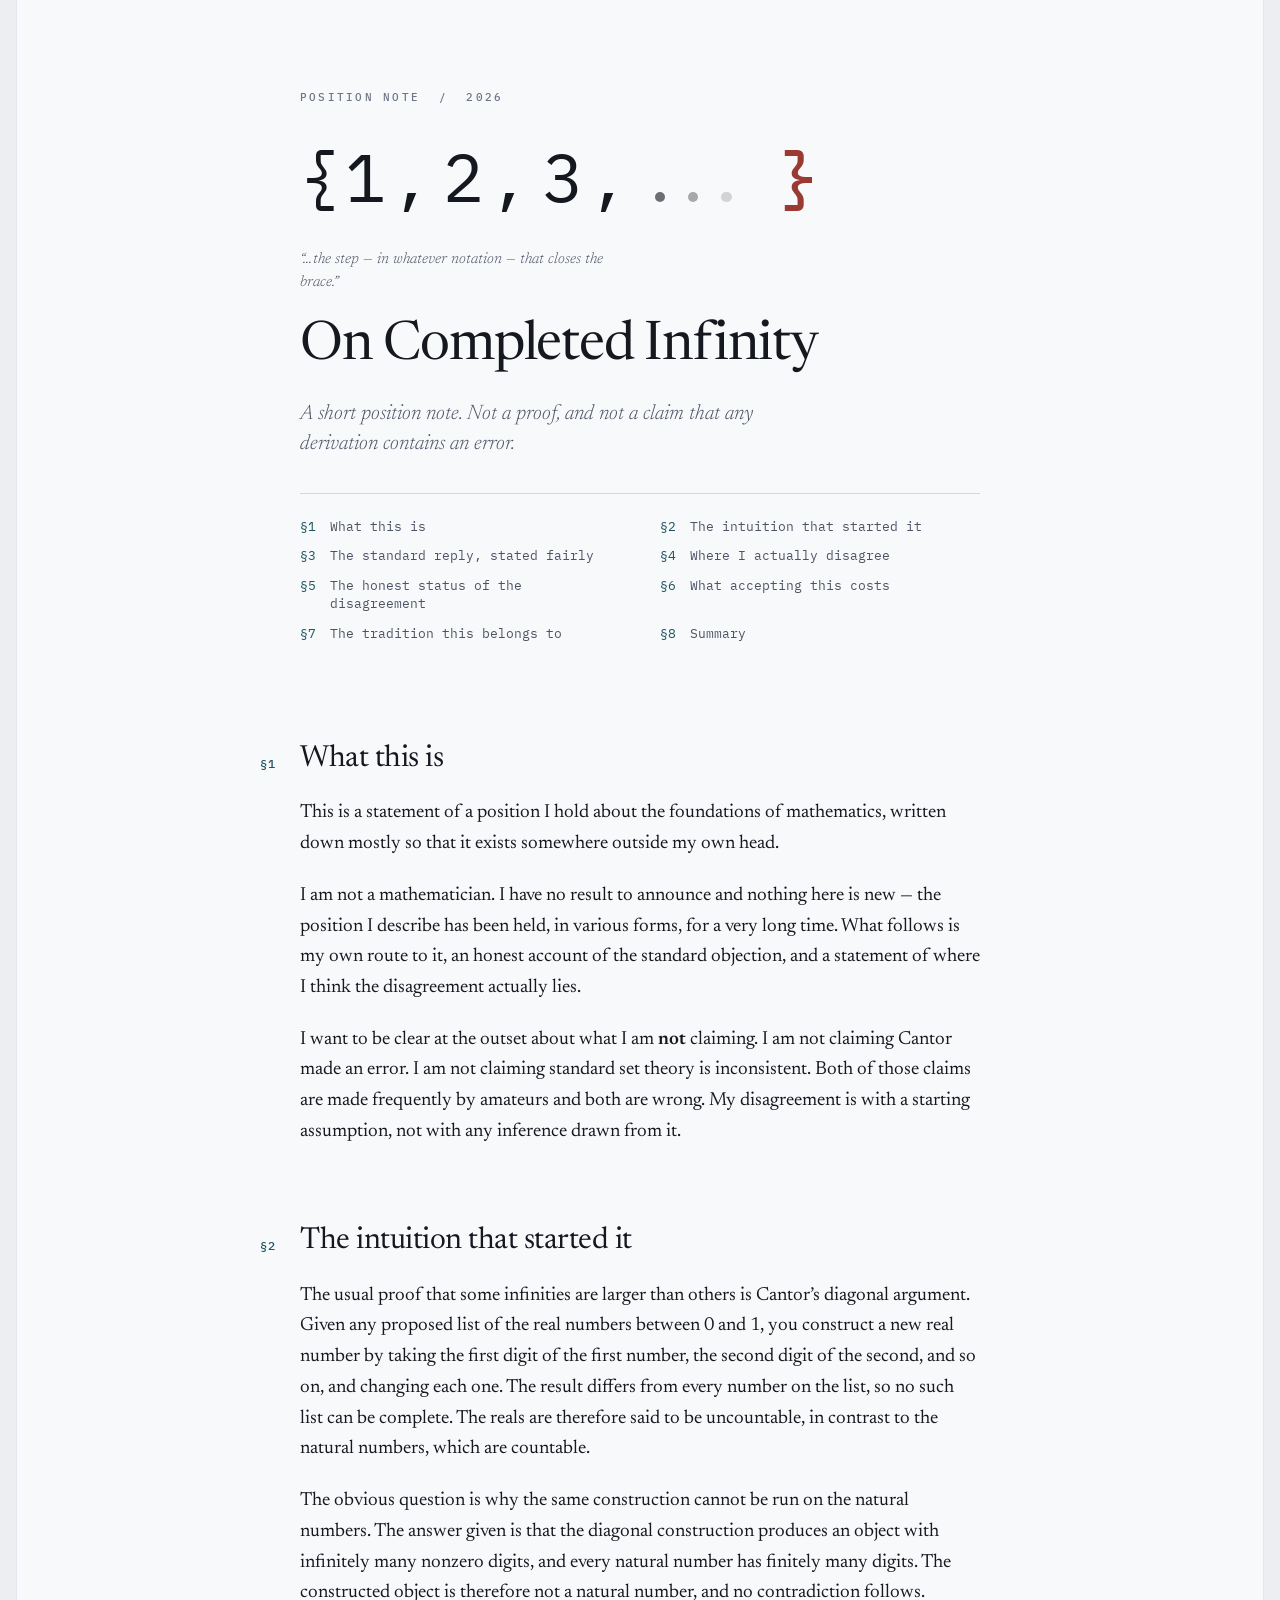
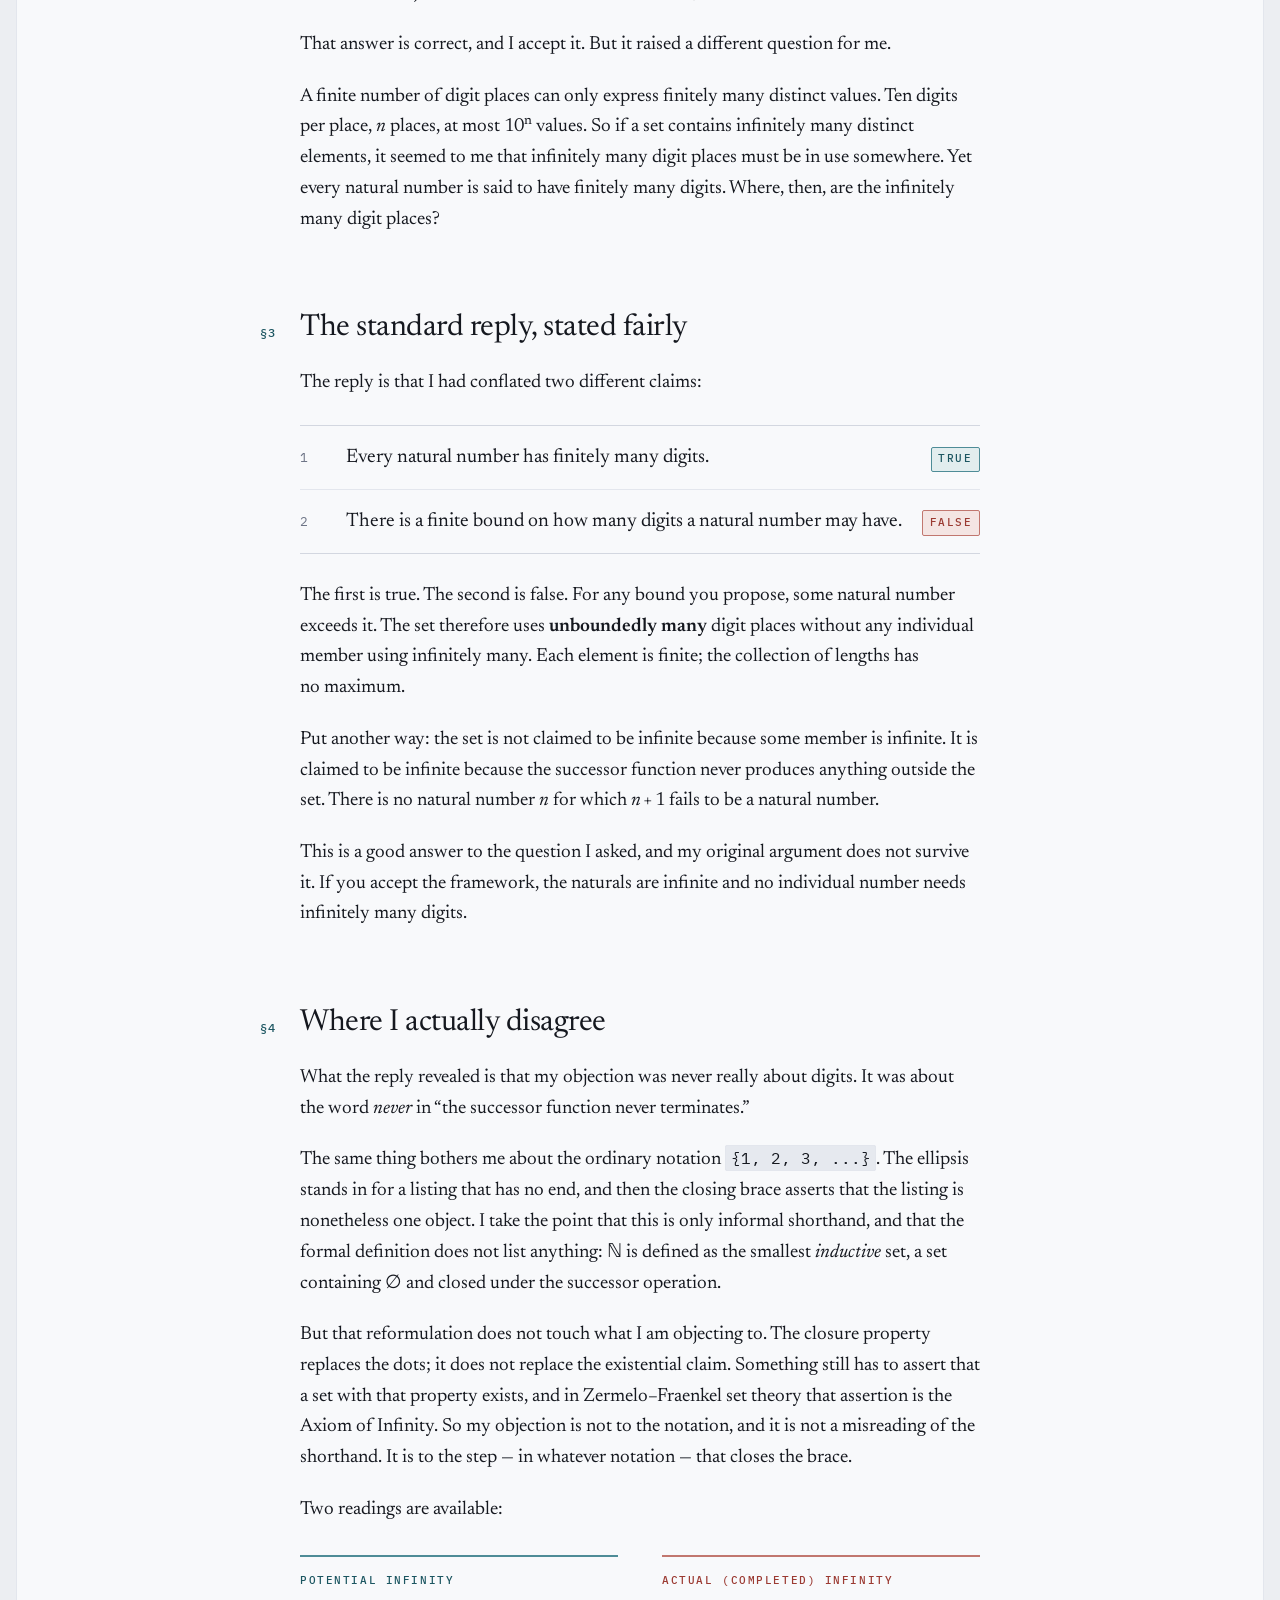
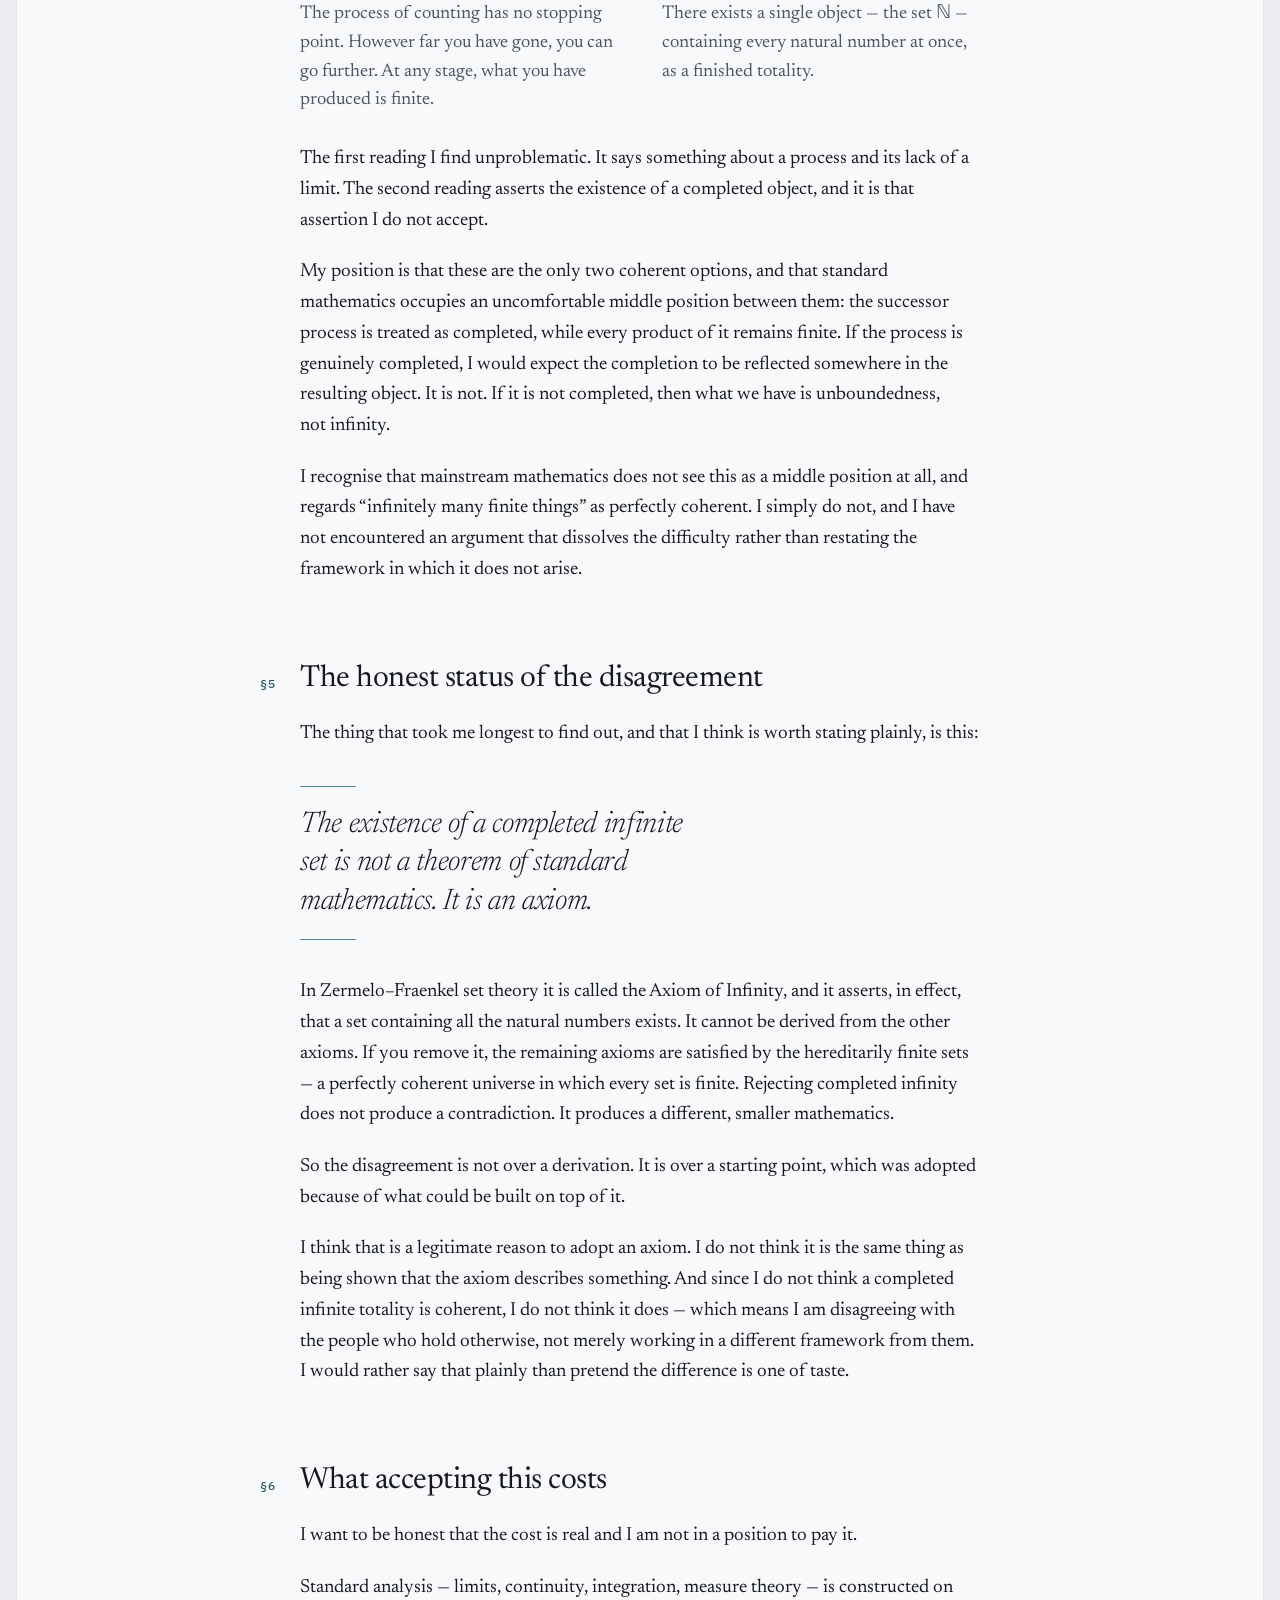
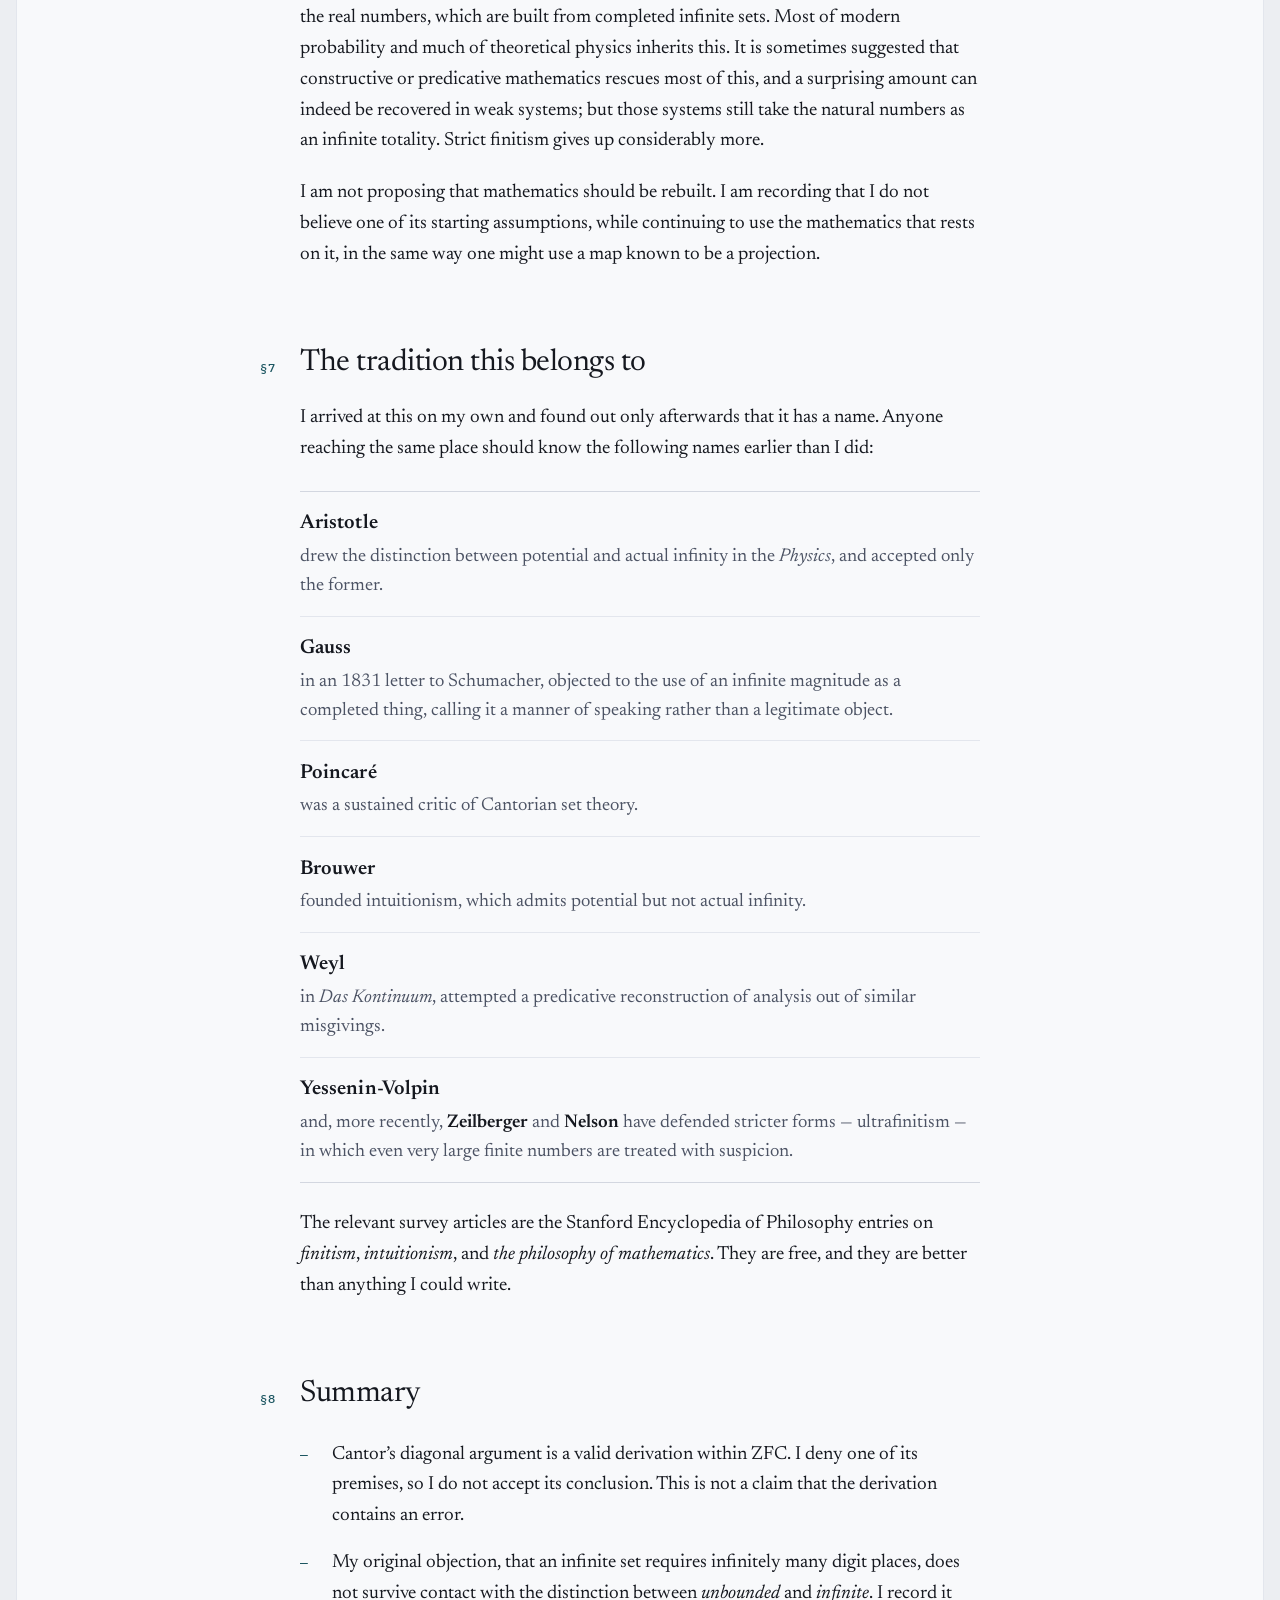
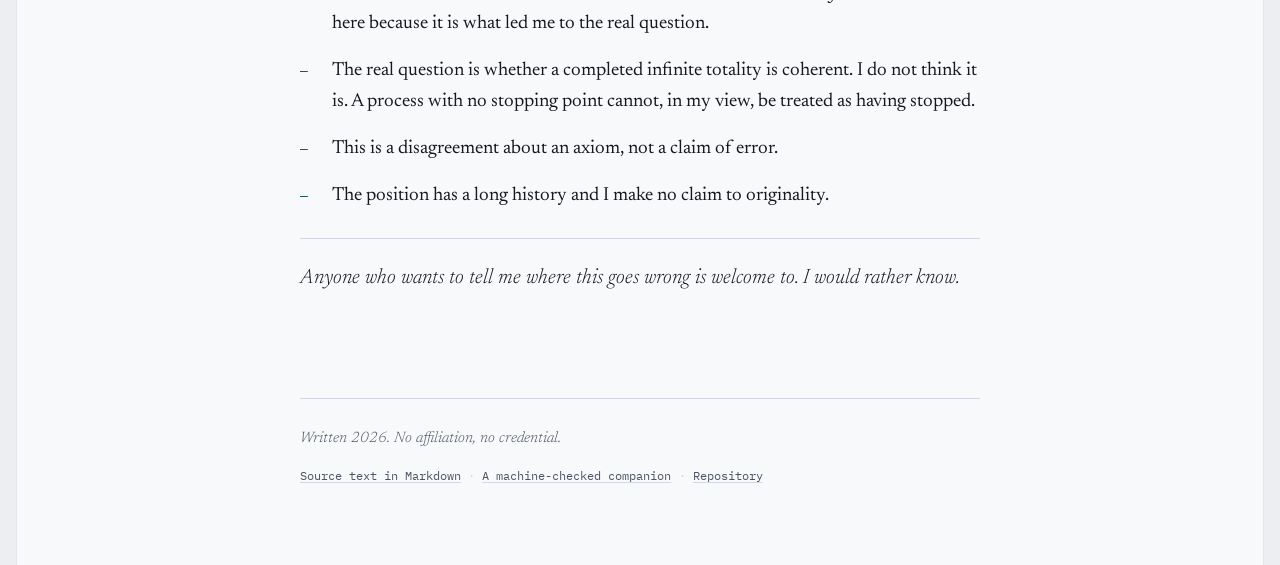
==== commit 206abfd6: "Publish the formal companion as a second page formal.html presents what formal/HF.lean checks and, j" ====
--- a/index.html
+++ b/index.html
@@ -13,68 +13,9 @@
 <link rel="preconnect" href="https://fonts.googleapis.com">
 <link rel="preconnect" href="https://fonts.gstatic.com" crossorigin>
 <link rel="stylesheet" href="https://fonts.googleapis.com/css2?family=IBM+Plex+Mono:wght@400;500&family=Newsreader:ital,opsz,wght@0,6..72,200..700;1,6..72,200..600&display=swap">
+<link rel="stylesheet" href="assets/style.css">
 <style>
-/* ---- tokens: light is the base, both dark states redefine only tokens ---- */
-:root {
-  --ground:#ECEEF2; --paper:#F8F9FB; --sunk:#E6E9EF;
-  --ink:#15181F; --ink-2:#4C5364; --ink-3:#6E7587;
-  --rule:#D3D7E0; --rule-2:#E3E6ED;
-  --accent:#1C5661; --accent-line:#4E8C97; --accent-soft:#E2EDEE;
-  --dispute:#9B3A32; --dispute-line:#C1776F; --dispute-soft:#F4E5E3;
-  --serif:"Newsreader",ui-serif,Georgia,"Times New Roman",serif;
-  --mono:"IBM Plex Mono",ui-monospace,SFMono-Regular,Menlo,Consolas,monospace;
-}
-@media (prefers-color-scheme: dark) {
-  :root:not([data-theme="light"]) {
-    --ground:#0E1116; --paper:#161922; --sunk:#1C202A;
-    --ink:#E7E9EF; --ink-2:#A6ADBC; --ink-3:#848C9D;
-    --rule:#2B303B; --rule-2:#232833;
-    --accent:#7FBDC7; --accent-line:#3F6E77; --accent-soft:#163035;
-    --dispute:#E0958D; --dispute-line:#8A4C45; --dispute-soft:#33201E;
-  }
-}
-:root[data-theme="dark"] {
-  --ground:#0E1116; --paper:#161922; --sunk:#1C202A;
-  --ink:#E7E9EF; --ink-2:#A6ADBC; --ink-3:#848C9D;
-  --rule:#2B303B; --rule-2:#232833;
-  --accent:#7FBDC7; --accent-line:#3F6E77; --accent-soft:#163035;
-  --dispute:#E0958D; --dispute-line:#8A4C45; --dispute-soft:#33201E;
-}
-
-*,*::before,*::after { box-sizing:border-box; }
-html { -webkit-text-size-adjust:100%; }
-@media (prefers-reduced-motion: no-preference) { html { scroll-behavior:smooth; } }
-
-body {
-  margin:0;
-  background:var(--ground);
-  color:var(--ink);
-  font-family:var(--serif);
-  font-optical-sizing:auto;
-  font-size:clamp(1.0625rem, 0.5vw + 0.96rem, 1.1875rem);
-  font-weight:400;
-  line-height:1.62;
-  -webkit-font-smoothing:antialiased;
-  text-rendering:optimizeLegibility;
-}
-
-/* ---- the sheet ---- */
-.page {
-  max-width:78rem;
-  margin-inline:auto;
-  background:var(--paper);
-  padding:clamp(2.75rem,7vw,5.5rem) clamp(1.25rem,5vw,3rem) clamp(3rem,6vw,5rem);
-}
-@media (min-width:79rem) { .page { border-inline:1px solid var(--rule-2); } }
-
-.col { width:min(100%,68ch); margin-inline:auto; }
-
-/* ---- hero ---- */
-.hero { display:flex; flex-direction:column; gap:1.5rem; }
-.eyebrow {
-  margin:0; font-family:var(--mono); font-size:.7rem; font-weight:500;
-  letter-spacing:.2em; text-transform:uppercase; color:var(--ink-3);
-}
+/* ---- the opening glyph ---- */
 .glyph {
   font-family:var(--mono); font-weight:400;
   font-size:clamp(2.1rem,8.5vw,4.25rem);
@@ -106,70 +47,6 @@
 }
 @keyframes rise { from { opacity:0; transform:translateY(.3em); } to { opacity:1; transform:none; } }
 
-.glyph-note {
-  margin:0; max-width:34ch;
-  font-size:.9375rem; font-style:italic; font-weight:300;
-  line-height:1.5; color:var(--ink-2);
-}
-.hero h1 {
-  margin:0; font-weight:400;
-  font-size:clamp(2.15rem,6.5vw,3.4rem);
-  line-height:1.06; letter-spacing:-.022em;
-  text-wrap:balance;
-}
-.dek {
-  margin:0; max-width:44ch;
-  font-size:clamp(1.125rem,2.2vw,1.3125rem);
-  font-style:italic; font-weight:300; line-height:1.45; color:var(--ink-2);
-  text-wrap:pretty;
-}
-.hero-rule { height:1px; background:var(--rule); border:0; margin:.5rem 0 0; }
-
-/* ---- contents ---- */
-.contents { margin:0; padding:0; list-style:none;
-  display:grid; grid-template-columns:1fr; gap:.55rem 2.5rem; }
-@media (min-width:38rem) { .contents { grid-template-columns:1fr 1fr; } }
-.contents a {
-  display:flex; gap:.85rem; align-items:baseline;
-  font-family:var(--mono); font-size:.8125rem; line-height:1.4;
-  color:var(--ink-2); text-decoration:none;
-  border-bottom:1px solid transparent; padding-bottom:.1rem;
-}
-.contents a:hover { color:var(--ink); border-bottom-color:var(--rule); }
-.contents .n { color:var(--accent); flex:none; }
-
-/* ---- article ---- */
-.article { display:flex; flex-direction:column; gap:clamp(3rem,6.5vw,4.75rem); margin-top:clamp(3.5rem,8vw,6rem); }
-.sec { position:relative; scroll-margin-top:2rem; }
-.sec-num {
-  margin:0 0 .5rem; font-family:var(--mono); font-size:.75rem; font-weight:500;
-  letter-spacing:.08em; color:var(--accent);
-}
-@media (min-width:64rem) {
-  .sec-num { position:absolute; left:-4.75rem; top:.75rem; margin:0; text-align:right; width:3.25rem; }
-}
-.sec-body { display:flex; flex-direction:column; gap:1.1em; }
-.sec h2 {
-  margin:0; font-weight:400;
-  font-size:clamp(1.45rem,3.4vw,1.9rem);
-  line-height:1.18; letter-spacing:-.016em; text-wrap:balance;
-}
-.sec p { margin:0; text-wrap:pretty; }
-em, cite { font-style:italic; }
-cite { font-weight:400; }
-strong { font-weight:600; }
-code {
-  font-family:var(--mono); font-size:.86em;
-  background:var(--sunk); border:1px solid var(--rule-2);
-  border-radius:2px; padding:.08em .28em;
-}
-sup { font-size:.68em; line-height:0; vertical-align:.55em; }
-
-a { color:var(--accent); text-decoration-line:underline; text-decoration-thickness:1px;
-    text-underline-offset:.18em; text-decoration-color:var(--accent-line); }
-a:hover { text-decoration-thickness:2px; text-decoration-color:var(--accent); }
-:focus-visible { outline:2px solid var(--accent); outline-offset:3px; border-radius:2px; }
-
 /* ---- the two claims: one true, one false ---- */
 .claims { margin:.35rem 0; padding:0; list-style:none;
   display:flex; flex-direction:column; gap:0;
@@ -181,19 +58,13 @@
 .claims li + li { border-top:1px solid var(--rule-2); }
 .claims .n { font-family:var(--mono); font-size:.8125rem; color:var(--ink-3); }
 .claims .t { font-size:1.03em; line-height:1.5; }
-.verdict {
-  font-family:var(--mono); font-size:.6875rem; font-weight:500;
-  letter-spacing:.14em; text-transform:uppercase;
-  padding:.25em .6em; border-radius:2px; border:1px solid; white-space:nowrap;
-}
-.verdict.is-true  { color:var(--accent);  border-color:var(--accent-line);  background:var(--accent-soft); }
-.verdict.is-false { color:var(--dispute); border-color:var(--dispute-line); background:var(--dispute-soft); }
 @media (max-width:36rem) {
   .claims li { grid-template-columns:1.85rem minmax(0,1fr); }
-  .verdict { grid-column:2; justify-self:start; margin-top:.7rem; }
+  .claims .verdict { grid-column:2; justify-self:start; margin-top:.7rem; }
 }
 
 /* ---- the fork: two readings ---- */
+
 .fork { display:grid; grid-template-columns:1fr; gap:2rem; margin:.5rem 0; }
 @media (min-width:50rem) { .fork { grid-template-columns:1fr 1fr; gap:2.75rem; } }
 .fork-side { display:flex; flex-direction:column; gap:.7rem; padding-top:.9rem; border-top:2px solid; }
@@ -208,6 +79,7 @@
 .fork-side p:not(.fork-label) { margin:0; font-size:.975em; line-height:1.55; color:var(--ink-2); }
 
 /* ---- pull quote ---- */
+
 .pull { margin:1rem 0; display:flex; flex-direction:column; gap:1.15rem; align-items:flex-start; }
 .pull hr { width:3.5rem; height:1px; background:var(--accent-line); border:0; margin:0; }
 .pull p {
@@ -218,6 +90,7 @@
 }
 
 /* ---- roster ---- */
+
 .roster { margin:.35rem 0; padding:0; list-style:none;
   display:flex; flex-direction:column; border-top:1px solid var(--rule); }
 .roster li { padding:.95rem 0; border-bottom:1px solid var(--rule-2); }
@@ -228,27 +101,10 @@
 .roster .who-inline { font-weight:600; color:var(--ink); }
 .roster .what { display:block; margin-top:.2rem; font-size:.975em; line-height:1.55; color:var(--ink-2); }
 
-/* ---- summary + coda ---- */
+/* ---- summary points ---- */
 .points { margin:.35rem 0; padding:0; list-style:none; display:flex; flex-direction:column; gap:1rem; }
 .points li { display:grid; grid-template-columns:1.25rem minmax(0,1fr); gap:.75rem; align-items:baseline; }
 .points li::before { content:"—"; font-family:var(--mono); font-size:.8125rem; color:var(--accent); }
-.coda {
-  margin:.75rem 0 0; padding-top:1.5rem; border-top:1px solid var(--rule);
-  font-size:1.1em; font-style:italic; font-weight:300; line-height:1.5; color:var(--ink);
-}
-
-/* ---- footer ---- */
-.foot { margin-top:clamp(4rem,9vw,6.5rem); padding-top:1.75rem; border-top:1px solid var(--rule);
-  display:flex; flex-direction:column; gap:.85rem; }
-.foot .said { margin:0; font-style:italic; font-weight:300; color:var(--ink-2); font-size:.9375rem; }
-.foot .links { margin:0; font-family:var(--mono); font-size:.75rem; line-height:1.9; color:var(--ink-3); }
-.foot .links a { color:var(--ink-2); text-decoration-color:var(--rule); }
-.foot .links a:hover { color:var(--accent); text-decoration-color:var(--accent); }
-.foot .sep { padding-inline:.6em; color:var(--rule); }
-
-@media (prefers-reduced-motion: reduce) {
-  *,*::before,*::after { animation-duration:.001ms !important; animation-delay:0s !important; transition-duration:.001ms !important; }
-}
 </style>
 </head>
 <body>
@@ -261,7 +117,7 @@
       <span class="open" aria-hidden="true">{</span><span class="terms" aria-hidden="true">1,&#8202;2,&#8202;3,</span><span class="gap" aria-hidden="true"></span><span class="dot dot--1" aria-hidden="true"><i></i></span><span class="dot dot--2" aria-hidden="true"><i></i></span><span class="dot dot--3" aria-hidden="true"><i></i></span><span class="gap" aria-hidden="true"></span><span class="close" aria-hidden="true">}</span>
     </div>
 
-    <p class="glyph-note">&ldquo;&hellip;&#8202;the step &mdash; in whatever notation &mdash; that closes the brace.&rdquo;</p>
+    <p class="hero-note">&ldquo;&hellip;&#8202;the step &mdash; in whatever notation &mdash; that closes the brace.&rdquo;</p>
 
     <h1>On Completed Infinity</h1>
     <p class="dek">A short position note. Not a proof, and not a claim that any derivation contains an error.</p>
@@ -431,7 +287,7 @@
   <footer class="foot col">
     <p class="said">Written 2026. No affiliation, no credential.</p>
     <p class="links">
-      <a href="https://github.com/ndg13b/Infinity/blob/main/on-completed-infinity.md">Source text in Markdown</a><span class="sep">&middot;</span><a href="https://github.com/ndg13b/Infinity">Repository</a>
+      <a href="https://github.com/ndg13b/Infinity/blob/main/on-completed-infinity.md">Source text in Markdown</a><span class="sep">&middot;</span><a href="formal.html">A machine-checked companion</a><span class="sep">&middot;</span><a href="https://github.com/ndg13b/Infinity">Repository</a>
     </p>
   </footer>
 
--- a/assets/style.css
+++ b/assets/style.css
@@ -0,0 +1,161 @@
+/* Shared design system for On Completed Infinity.
+   Tokens, base typography and the layout primitives every page uses.
+   Page-specific blocks live in each page's own <style>. */
+
+/* ---- tokens: light is the base, both dark states redefine only tokens ---- */
+
+:root {
+  --ground:#ECEEF2; --paper:#F8F9FB; --sunk:#E6E9EF;
+  --ink:#15181F; --ink-2:#4C5364; --ink-3:#6E7587;
+  --rule:#D3D7E0; --rule-2:#E3E6ED;
+  --accent:#1C5661; --accent-line:#4E8C97; --accent-soft:#E2EDEE;
+  --dispute:#9B3A32; --dispute-line:#C1776F; --dispute-soft:#F4E5E3;
+  --serif:"Newsreader",ui-serif,Georgia,"Times New Roman",serif;
+  --mono:"IBM Plex Mono",ui-monospace,SFMono-Regular,Menlo,Consolas,monospace;
+}
+@media (prefers-color-scheme: dark) {
+  :root:not([data-theme="light"]) {
+    --ground:#0E1116; --paper:#161922; --sunk:#1C202A;
+    --ink:#E7E9EF; --ink-2:#A6ADBC; --ink-3:#848C9D;
+    --rule:#2B303B; --rule-2:#232833;
+    --accent:#7FBDC7; --accent-line:#3F6E77; --accent-soft:#163035;
+    --dispute:#E0958D; --dispute-line:#8A4C45; --dispute-soft:#33201E;
+  }
+}
+:root[data-theme="dark"] {
+  --ground:#0E1116; --paper:#161922; --sunk:#1C202A;
+  --ink:#E7E9EF; --ink-2:#A6ADBC; --ink-3:#848C9D;
+  --rule:#2B303B; --rule-2:#232833;
+  --accent:#7FBDC7; --accent-line:#3F6E77; --accent-soft:#163035;
+  --dispute:#E0958D; --dispute-line:#8A4C45; --dispute-soft:#33201E;
+}
+
+*,*::before,*::after { box-sizing:border-box; }
+html { -webkit-text-size-adjust:100%; }
+@media (prefers-reduced-motion: no-preference) { html { scroll-behavior:smooth; } }
+
+body {
+  margin:0;
+  background:var(--ground);
+  color:var(--ink);
+  font-family:var(--serif);
+  font-optical-sizing:auto;
+  font-size:clamp(1.0625rem, 0.5vw + 0.96rem, 1.1875rem);
+  font-weight:400;
+  line-height:1.62;
+  -webkit-font-smoothing:antialiased;
+  text-rendering:optimizeLegibility;
+}
+
+/* ---- the sheet ---- */
+
+.page {
+  max-width:78rem;
+  margin-inline:auto;
+  background:var(--paper);
+  padding:clamp(2.75rem,7vw,5.5rem) clamp(1.25rem,5vw,3rem) clamp(3rem,6vw,5rem);
+}
+@media (min-width:79rem) { .page { border-inline:1px solid var(--rule-2); } }
+
+.col { width:min(100%,68ch); margin-inline:auto; }
+
+/* ---- hero ---- */
+.hero { display:flex; flex-direction:column; gap:1.5rem; }
+.eyebrow {
+  margin:0; font-family:var(--mono); font-size:.7rem; font-weight:500;
+  letter-spacing:.2em; text-transform:uppercase; color:var(--ink-3);
+}
+.hero-note {
+  margin:0; max-width:34ch;
+  font-size:.9375rem; font-style:italic; font-weight:300;
+  line-height:1.5; color:var(--ink-2);
+}
+.hero h1 {
+  margin:0; font-weight:400;
+  font-size:clamp(2.15rem,6.5vw,3.4rem);
+  line-height:1.06; letter-spacing:-.022em;
+  text-wrap:balance;
+}
+.dek {
+  margin:0; max-width:44ch;
+  font-size:clamp(1.125rem,2.2vw,1.3125rem);
+  font-style:italic; font-weight:300; line-height:1.45; color:var(--ink-2);
+  text-wrap:pretty;
+}
+.hero-rule { height:1px; background:var(--rule); border:0; margin:.5rem 0 0; }
+
+/* ---- contents ---- */
+
+.contents { margin:0; padding:0; list-style:none;
+  display:grid; grid-template-columns:1fr; gap:.55rem 2.5rem; }
+@media (min-width:38rem) { .contents { grid-template-columns:1fr 1fr; } }
+.contents a {
+  display:flex; gap:.85rem; align-items:baseline;
+  font-family:var(--mono); font-size:.8125rem; line-height:1.4;
+  color:var(--ink-2); text-decoration:none;
+  border-bottom:1px solid transparent; padding-bottom:.1rem;
+}
+.contents a:hover { color:var(--ink); border-bottom-color:var(--rule); }
+.contents .n { color:var(--accent); flex:none; }
+
+/* ---- article ---- */
+
+.article { display:flex; flex-direction:column; gap:clamp(3rem,6.5vw,4.75rem); margin-top:clamp(3.5rem,8vw,6rem); }
+.sec { position:relative; scroll-margin-top:2rem; }
+.sec-num {
+  margin:0 0 .5rem; font-family:var(--mono); font-size:.75rem; font-weight:500;
+  letter-spacing:.08em; color:var(--accent);
+}
+@media (min-width:64rem) {
+  .sec-num { position:absolute; left:-4.75rem; top:.75rem; margin:0; text-align:right; width:3.25rem; }
+}
+.sec-body { display:flex; flex-direction:column; gap:1.1em; }
+.sec h2 {
+  margin:0; font-weight:400;
+  font-size:clamp(1.45rem,3.4vw,1.9rem);
+  line-height:1.18; letter-spacing:-.016em; text-wrap:balance;
+}
+.sec p { margin:0; text-wrap:pretty; }
+em, cite { font-style:italic; }
+cite { font-weight:400; }
+strong { font-weight:600; }
+code {
+  font-family:var(--mono); font-size:.86em;
+  background:var(--sunk); border:1px solid var(--rule-2);
+  border-radius:2px; padding:.08em .28em;
+}
+sup { font-size:.68em; line-height:0; vertical-align:.55em; }
+
+a { color:var(--accent); text-decoration-line:underline; text-decoration-thickness:1px;
+    text-underline-offset:.18em; text-decoration-color:var(--accent-line); }
+a:hover { text-decoration-thickness:2px; text-decoration-color:var(--accent); }
+:focus-visible { outline:2px solid var(--accent); outline-offset:3px; border-radius:2px; }
+
+/* ---- verdict pills: teal for what is accepted, brick for what is rejected ---- */
+.verdict {
+  font-family:var(--mono); font-size:.6875rem; font-weight:500;
+  letter-spacing:.14em; text-transform:uppercase;
+  padding:.25em .6em; border-radius:2px; border:1px solid; white-space:nowrap;
+}
+.verdict.is-true  { color:var(--accent);  border-color:var(--accent-line);  background:var(--accent-soft); }
+.verdict.is-false { color:var(--dispute); border-color:var(--dispute-line); background:var(--dispute-soft); }
+
+/* ---- closing line ---- */
+.coda {
+  margin:.75rem 0 0; padding-top:1.5rem; border-top:1px solid var(--rule);
+  font-size:1.1em; font-style:italic; font-weight:300; line-height:1.5; color:var(--ink);
+}
+
+/* ---- footer ---- */
+
+.foot { margin-top:clamp(4rem,9vw,6.5rem); padding-top:1.75rem; border-top:1px solid var(--rule);
+  display:flex; flex-direction:column; gap:.85rem; }
+.foot .said { margin:0; font-style:italic; font-weight:300; color:var(--ink-2); font-size:.9375rem; }
+.foot .links { margin:0; font-family:var(--mono); font-size:.75rem; line-height:1.9; color:var(--ink-3); }
+.foot .links a { color:var(--ink-2); text-decoration-color:var(--rule); }
+.foot .links a:hover { color:var(--accent); text-decoration-color:var(--accent); }
+.foot .sep { padding-inline:.6em; color:var(--rule); }
+
+@media (prefers-reduced-motion: reduce) {
+  *,*::before,*::after { animation-duration:.001ms !important; animation-delay:0s !important; transition-duration:.001ms !important; }
+}
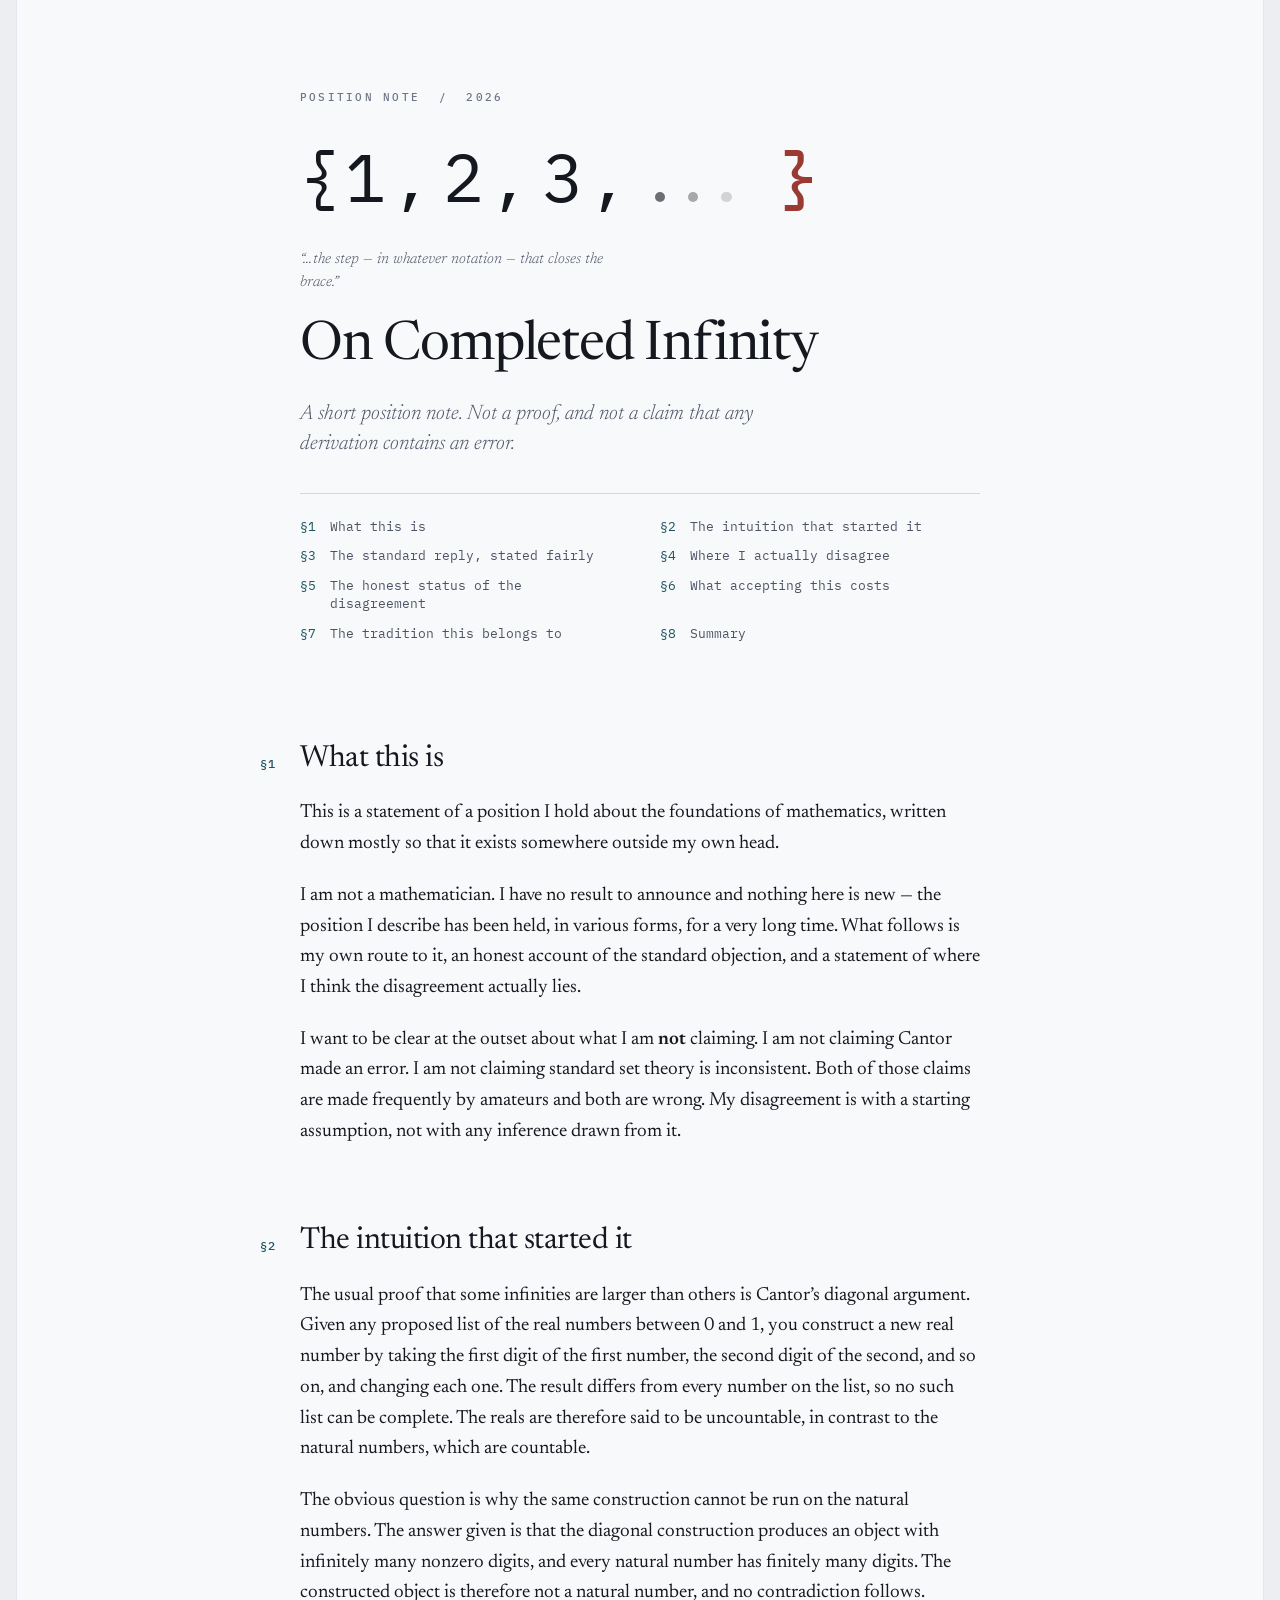
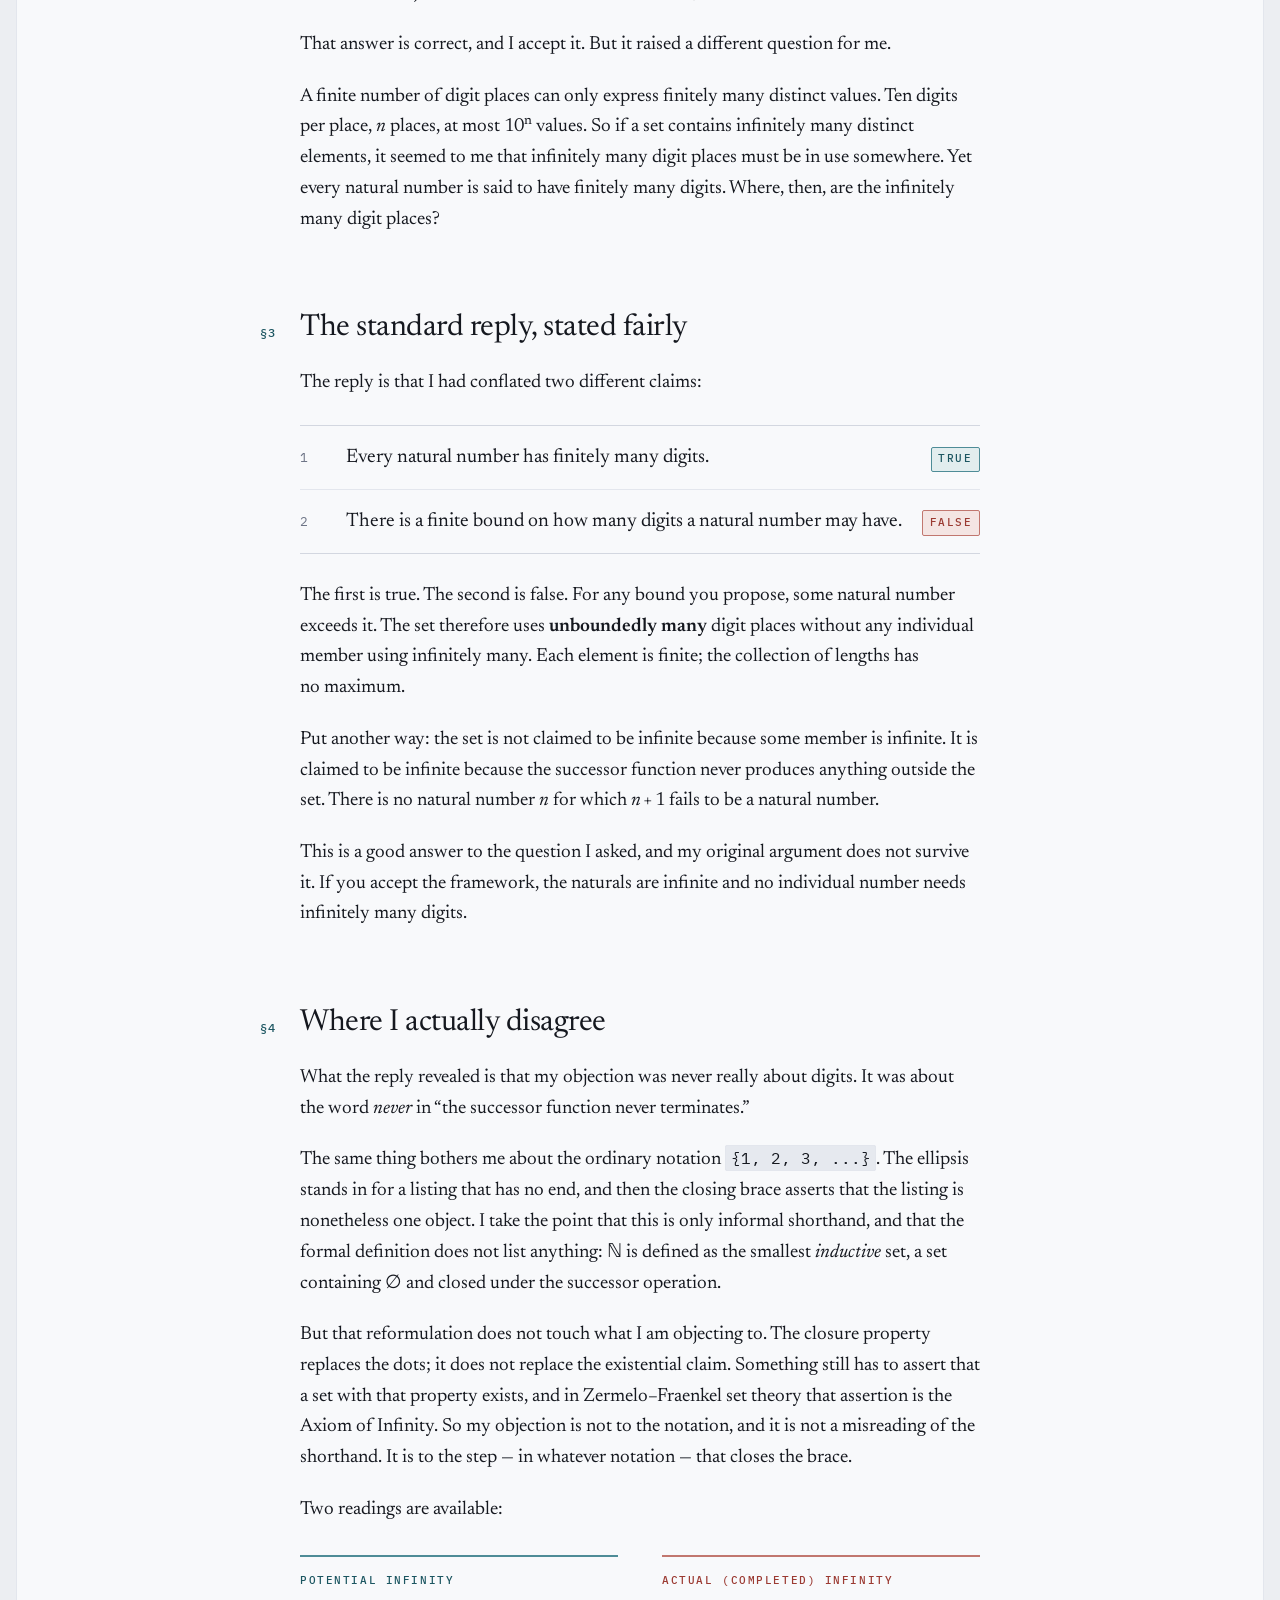
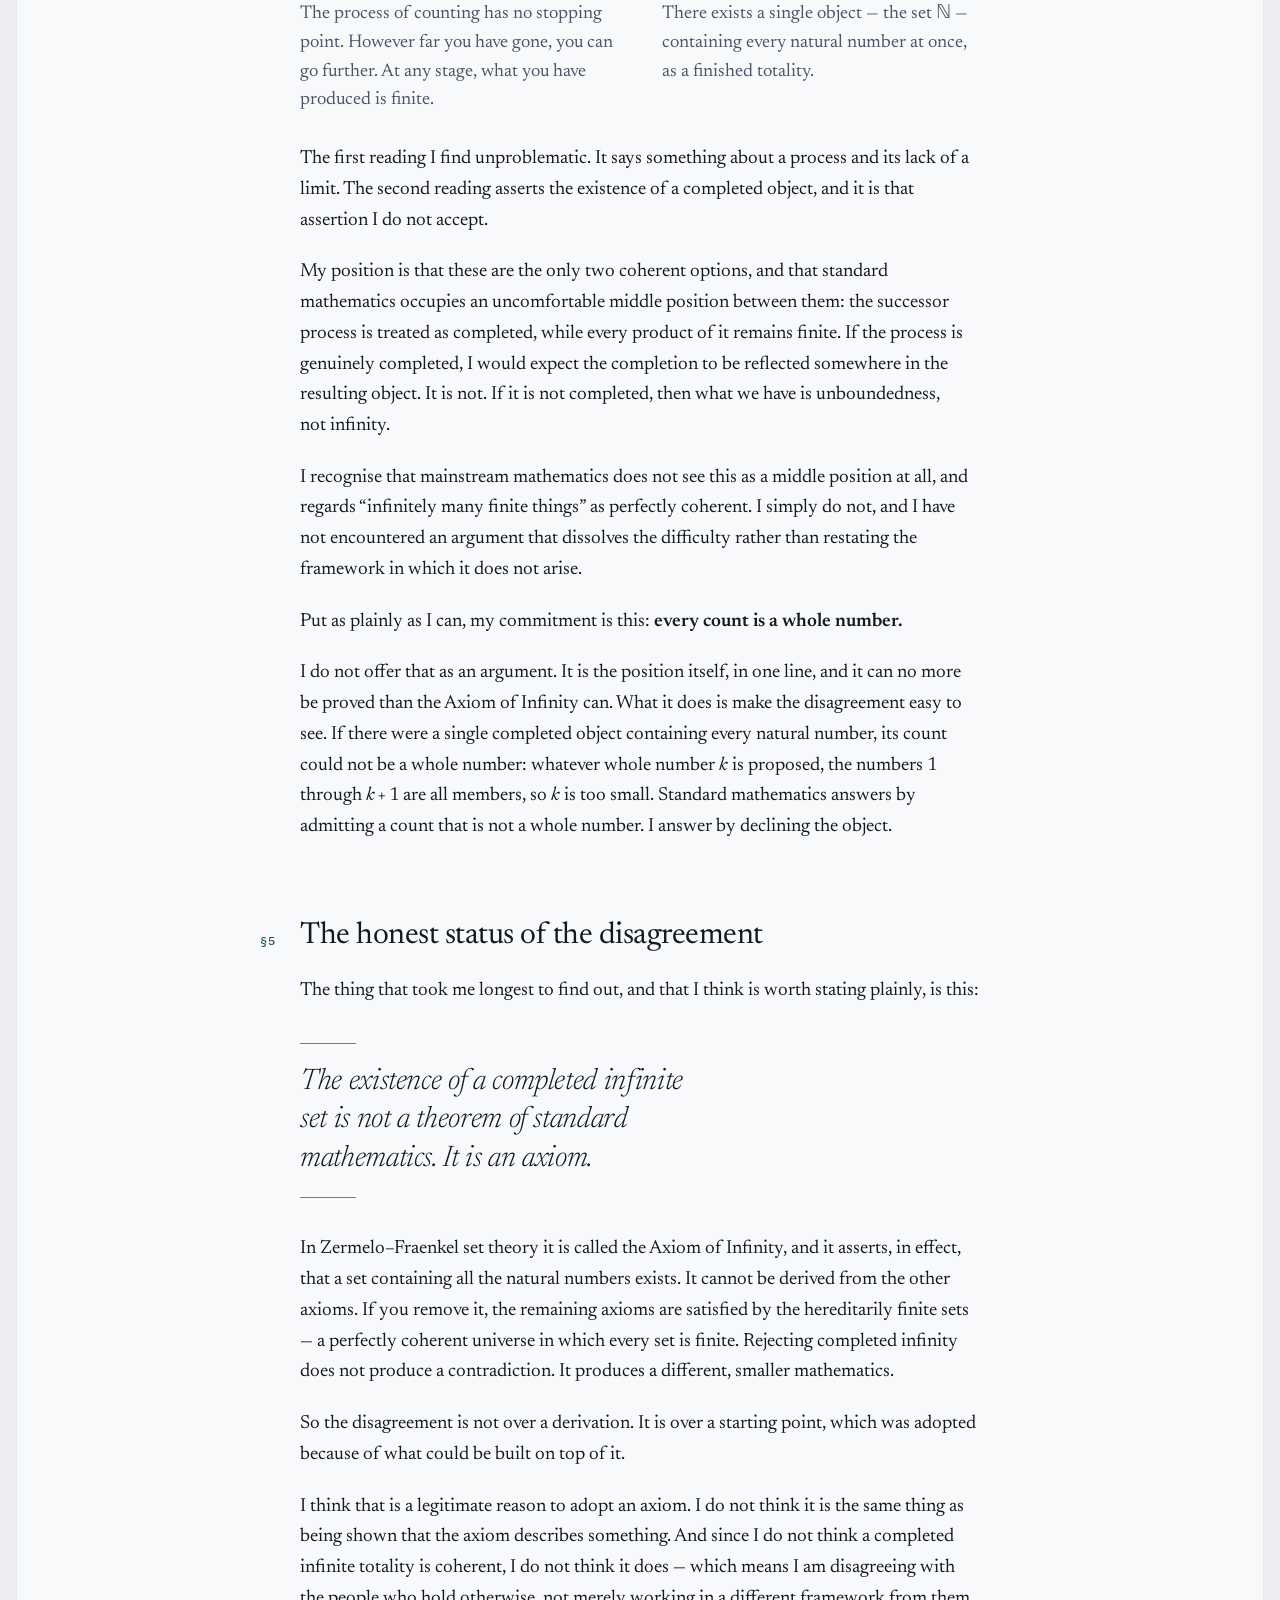
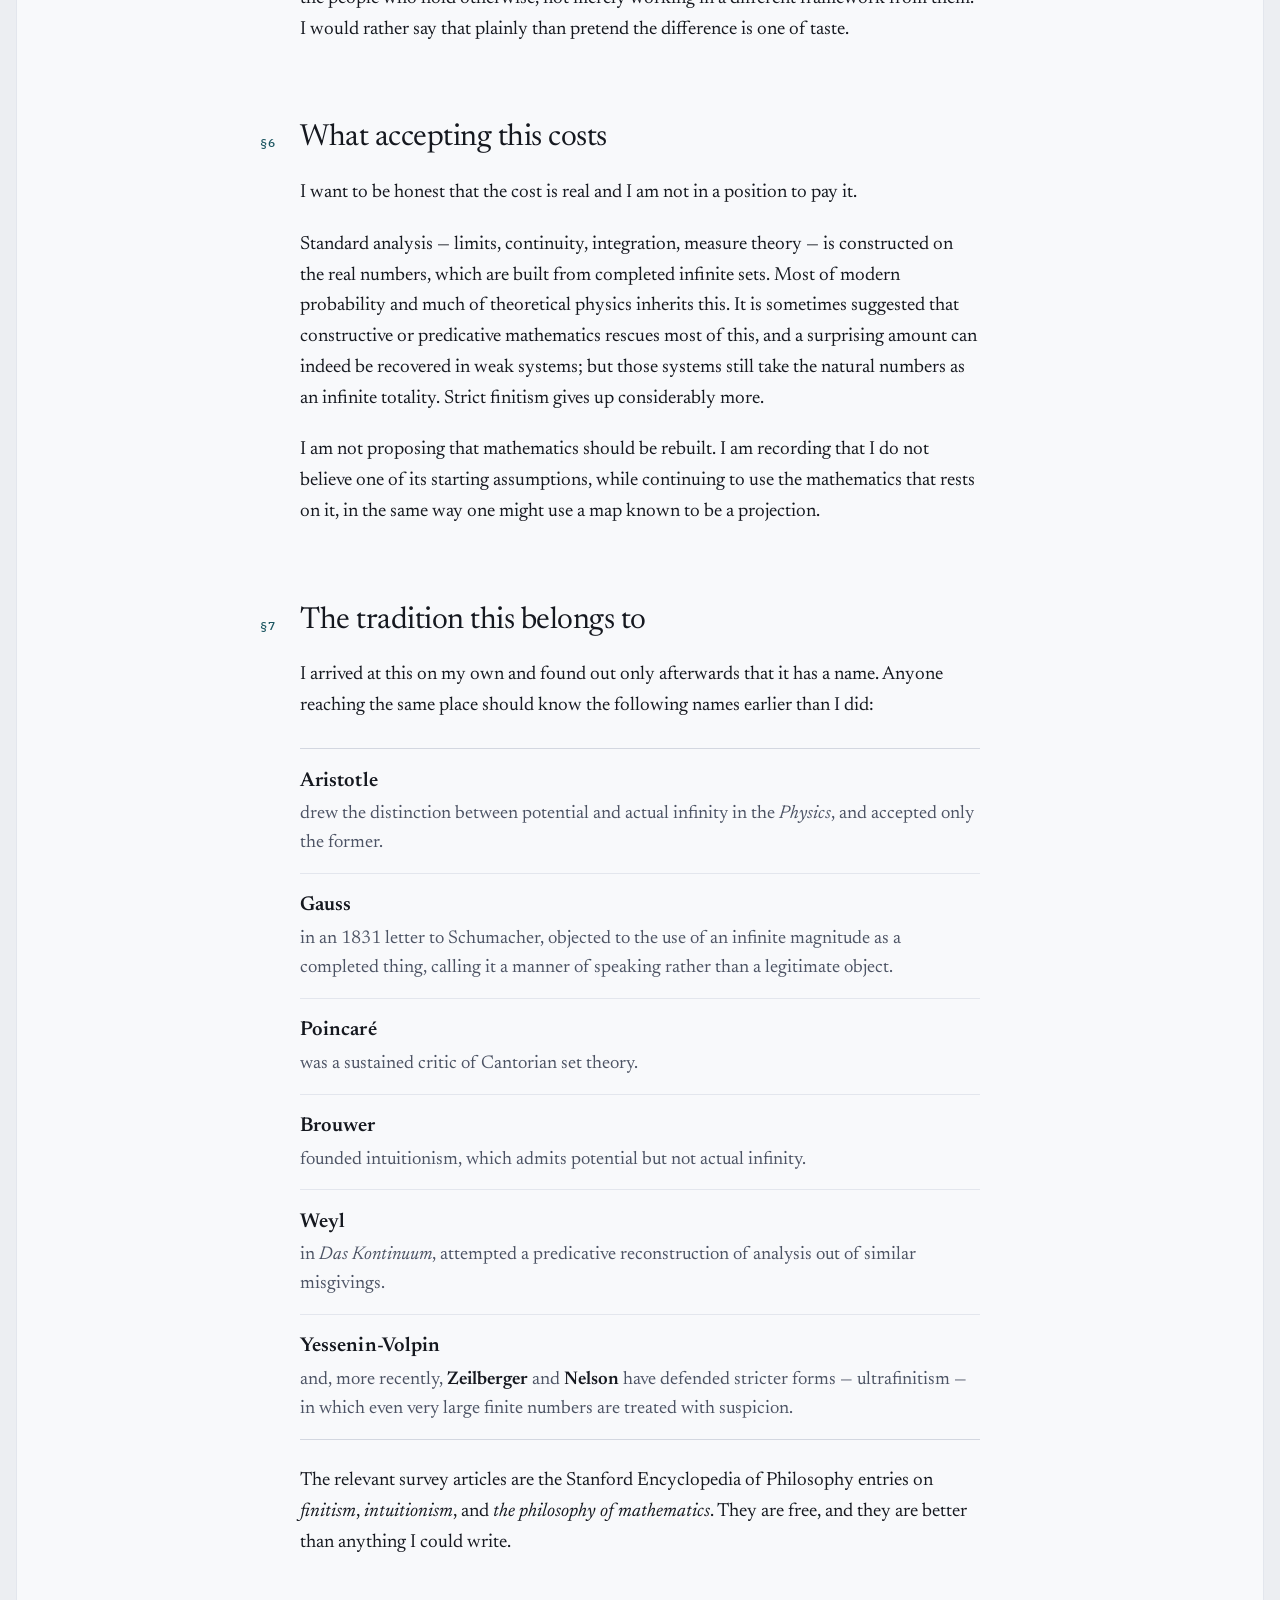
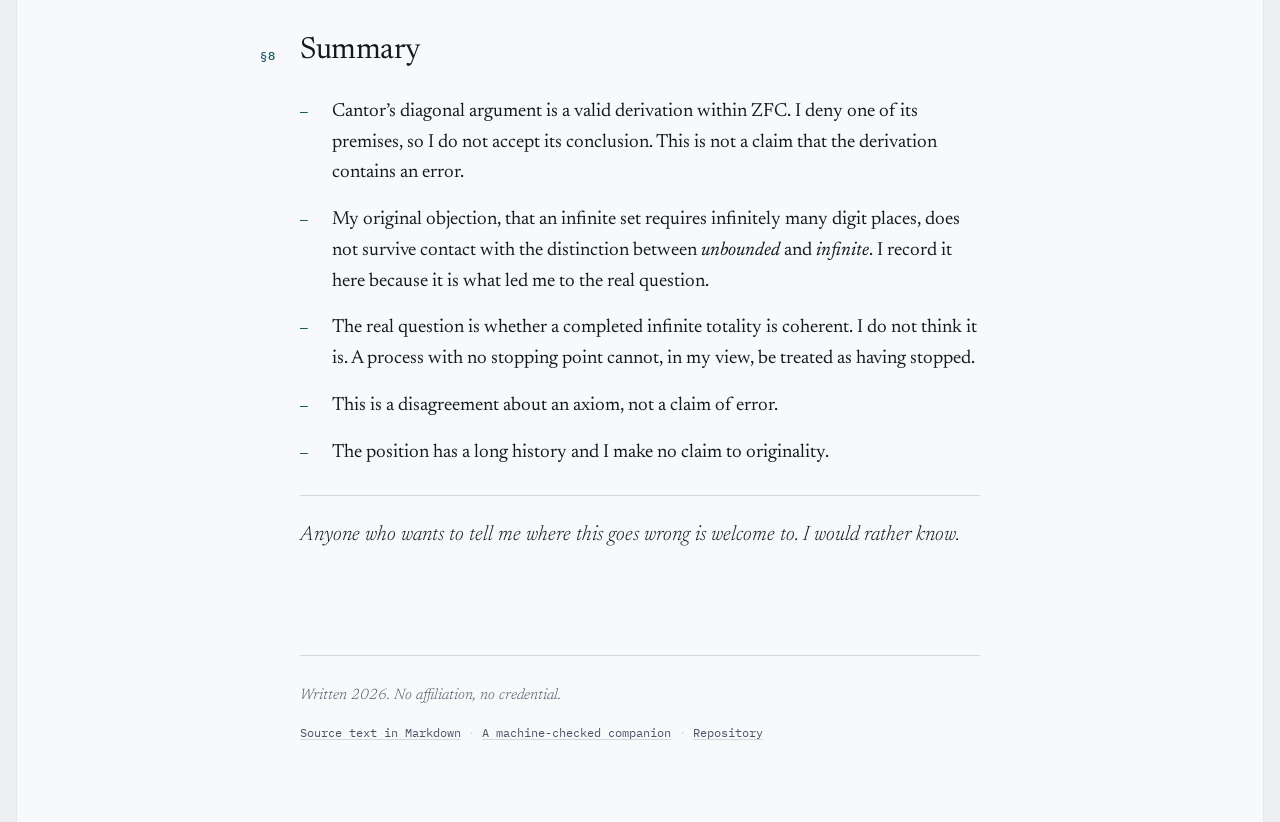
==== commit 0246a69d: "Proposal: state the note's commitment in one line A proposal for the author to accept or reject; it " ====
--- a/index.html
+++ b/index.html
@@ -203,6 +203,8 @@
         <p>The first reading I find unproblematic. It says something about a process and its lack of a limit. The second reading asserts the existence of a completed object, and it is that assertion I do not accept.</p>
         <p>My position is that these are the only two coherent options, and that standard mathematics occupies an uncomfortable middle position between them: the successor process is treated as completed, while every product of it remains finite. If the process is genuinely completed, I would expect the completion to be reflected somewhere in the resulting object. It is not. If it is not completed, then what we have is unboundedness, not infinity.</p>
         <p>I recognise that mainstream mathematics does not see this as a middle position at all, and regards &ldquo;infinitely many finite things&rdquo; as perfectly coherent. I simply do not, and I have not encountered an argument that dissolves the difficulty rather than restating the framework in which it does not arise.</p>
+        <p>Put as plainly as I can, my commitment is this: <strong>every count is a whole number.</strong></p>
+        <p>I do not offer that as an argument. It is the position itself, in one line, and it can no more be proved than the Axiom of Infinity can. What it does is make the disagreement easy to see. If there were a single completed object containing every natural number, its count could not be a whole number: whatever whole number <em>k</em> is proposed, the numbers 1 through <em>k</em>&#8239;+&#8239;1 are all members, so <em>k</em> is too small. Standard mathematics answers by admitting a count that is not a whole number. I answer by declining the object.</p>
       </div>
     </section>
 
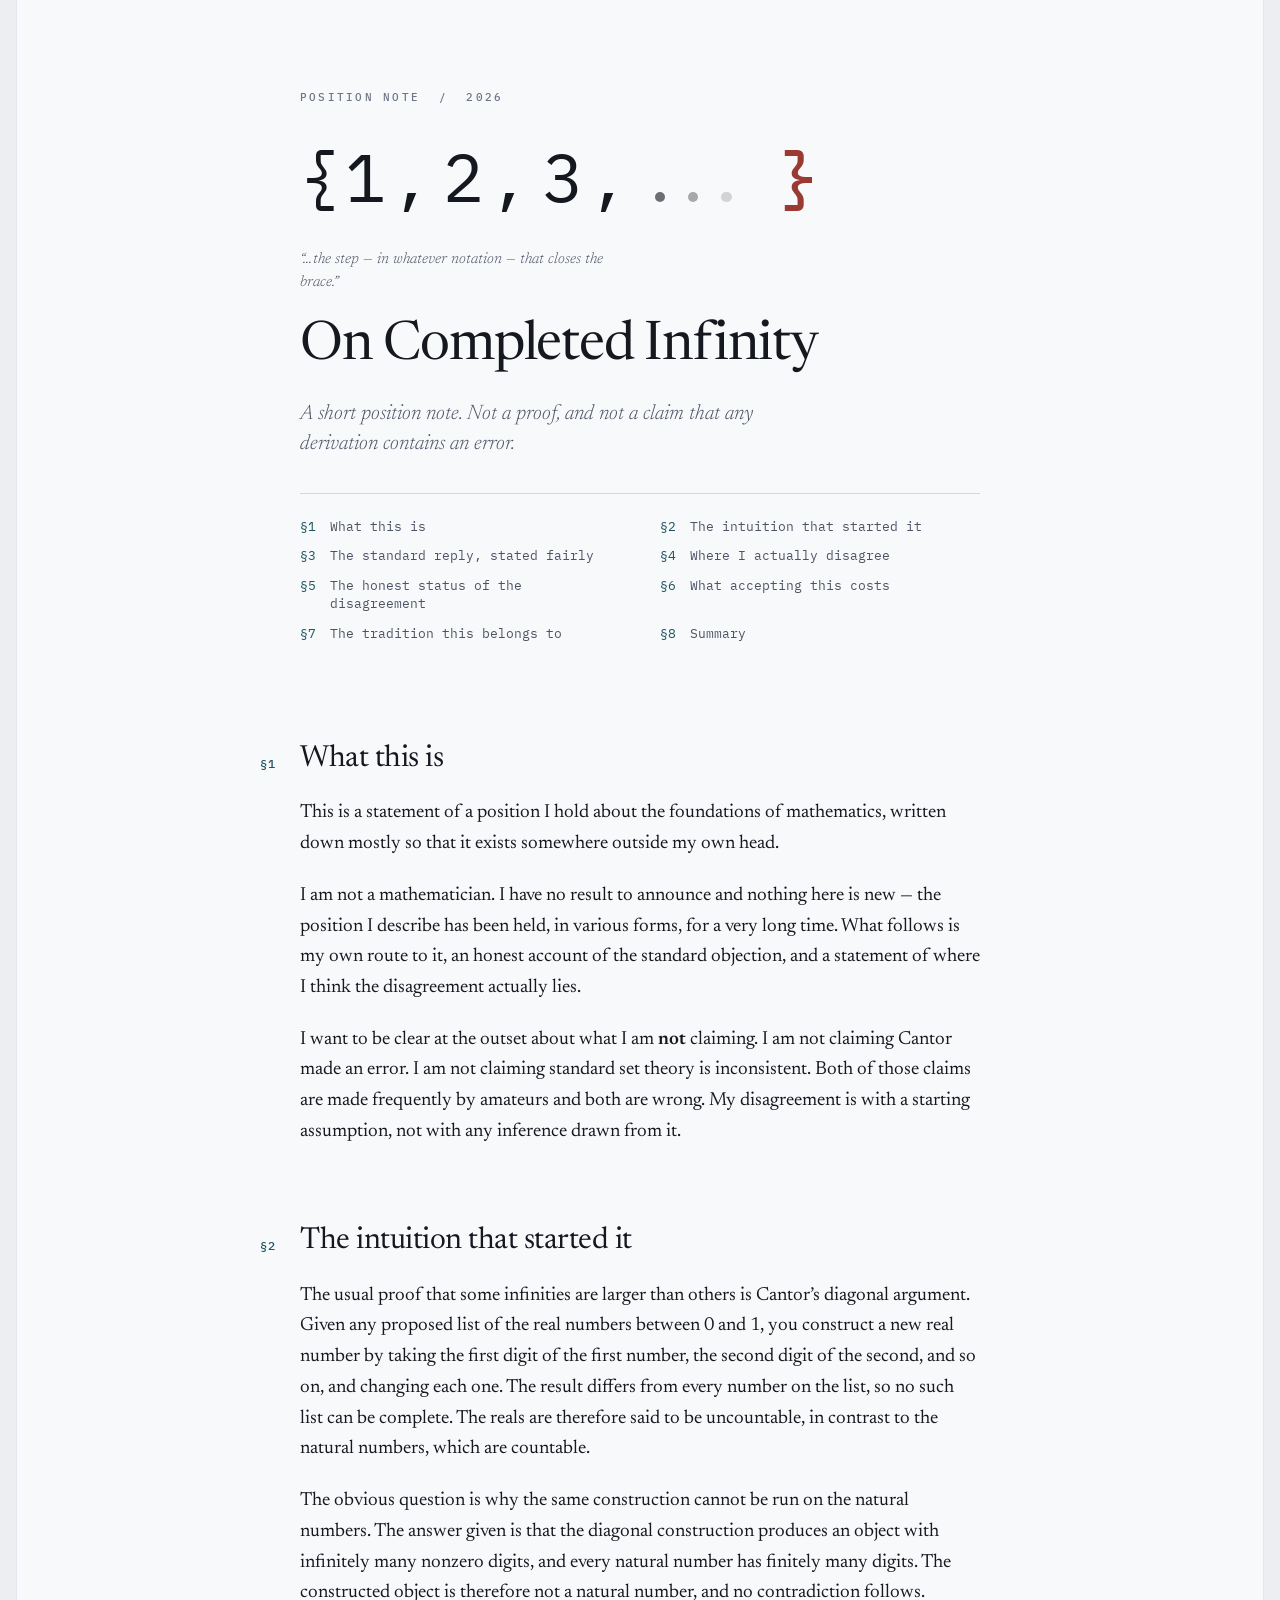
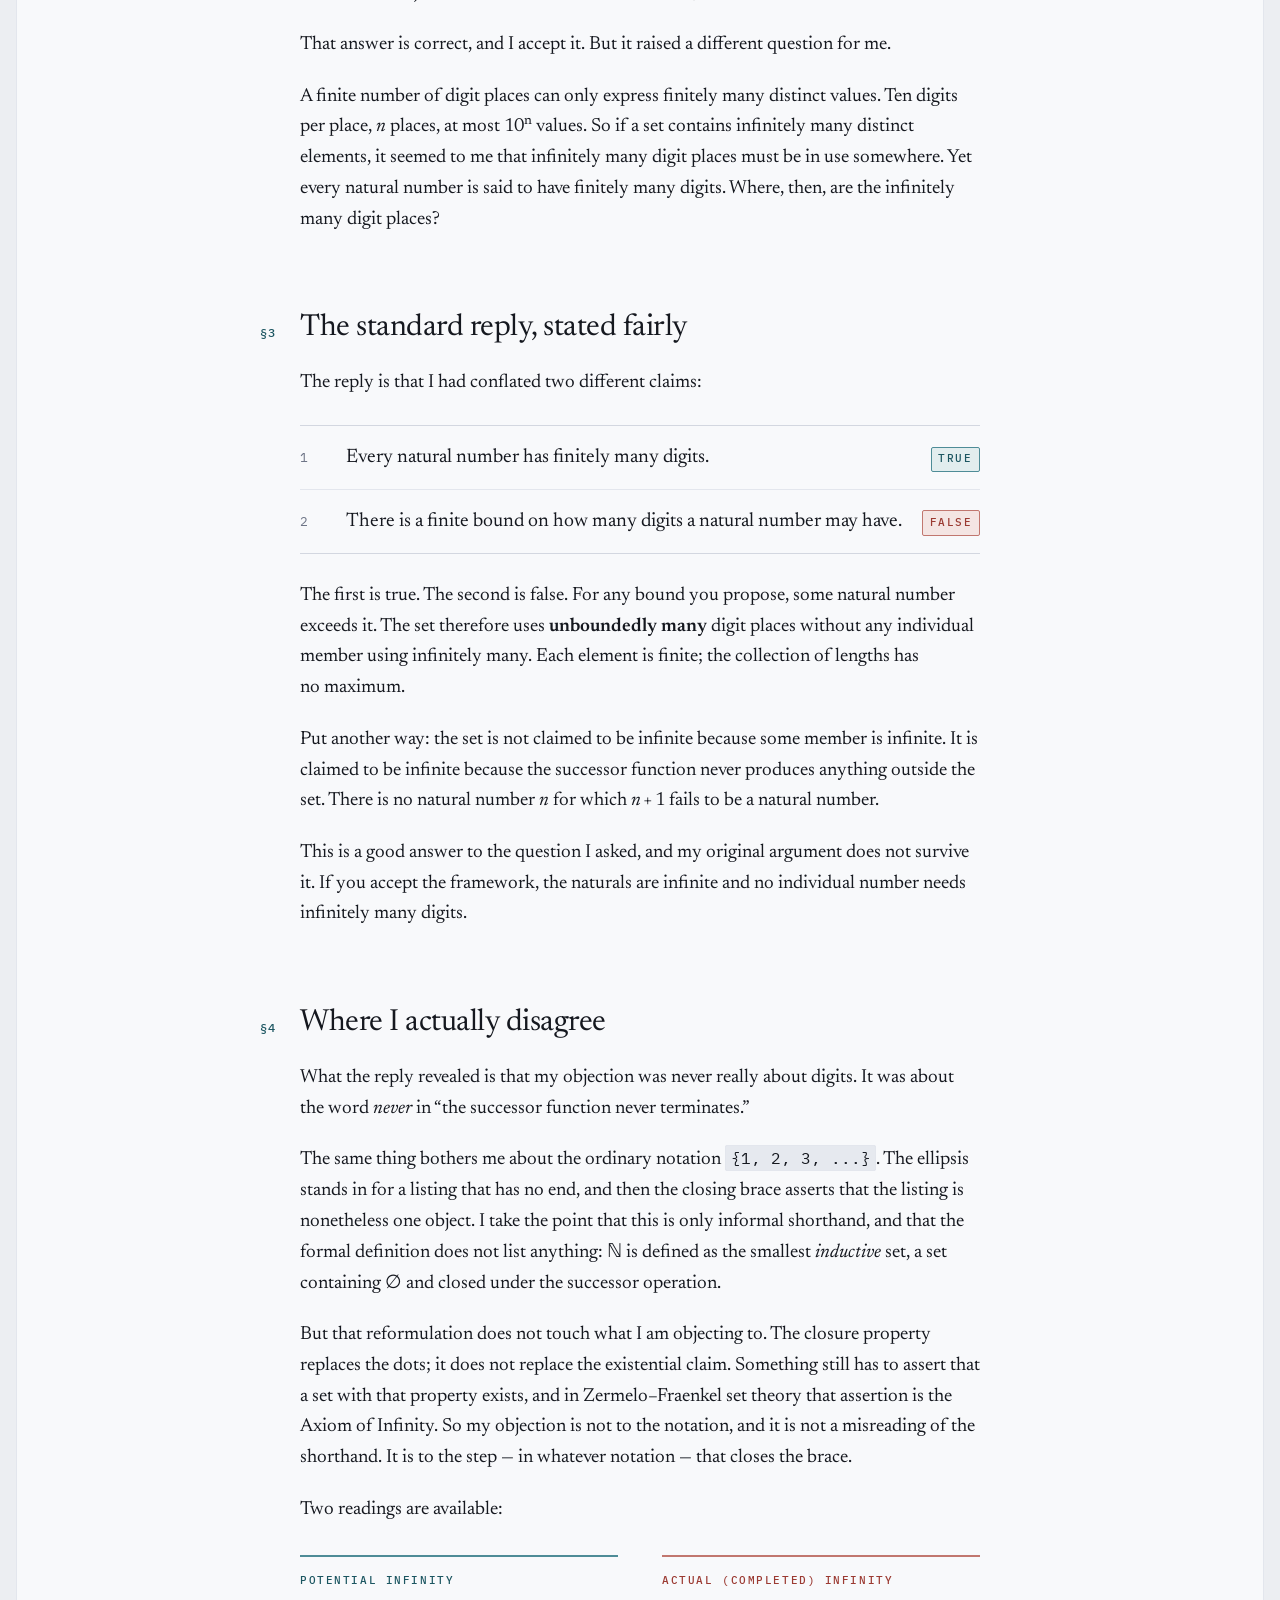
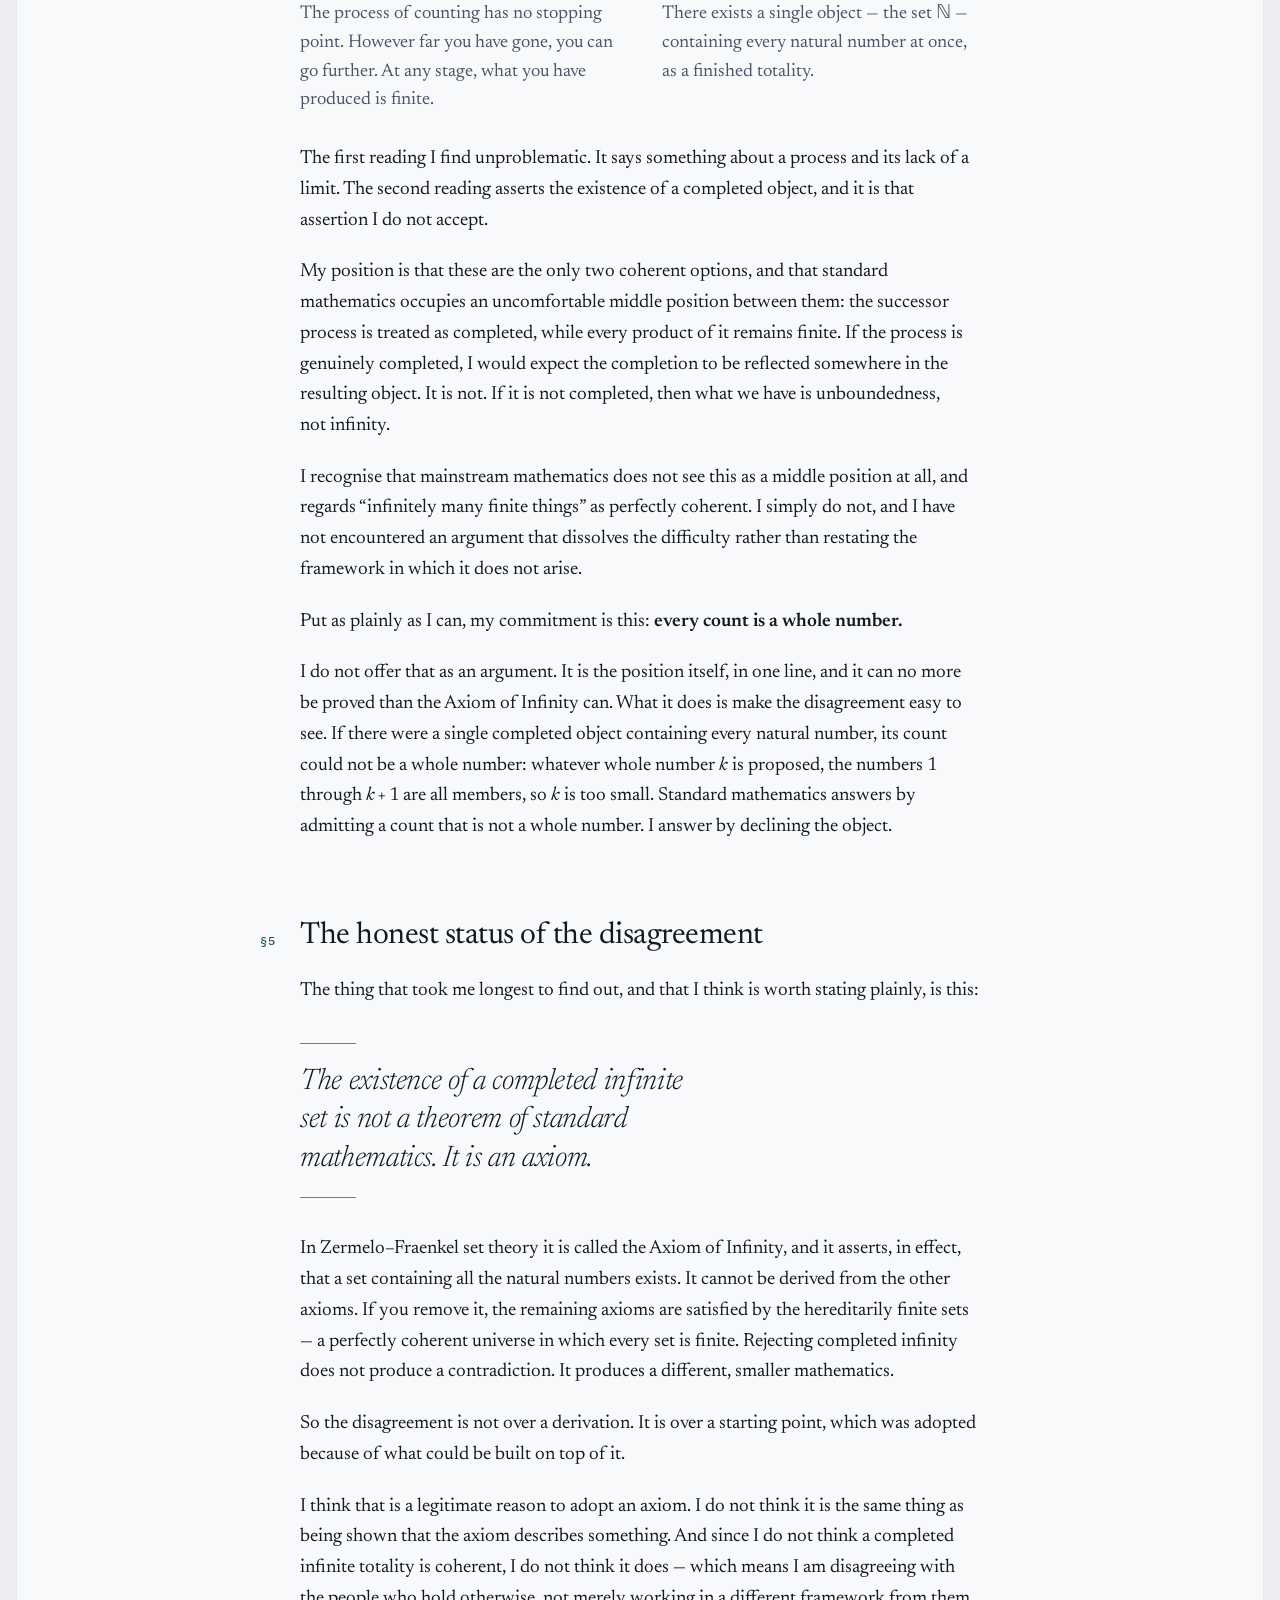
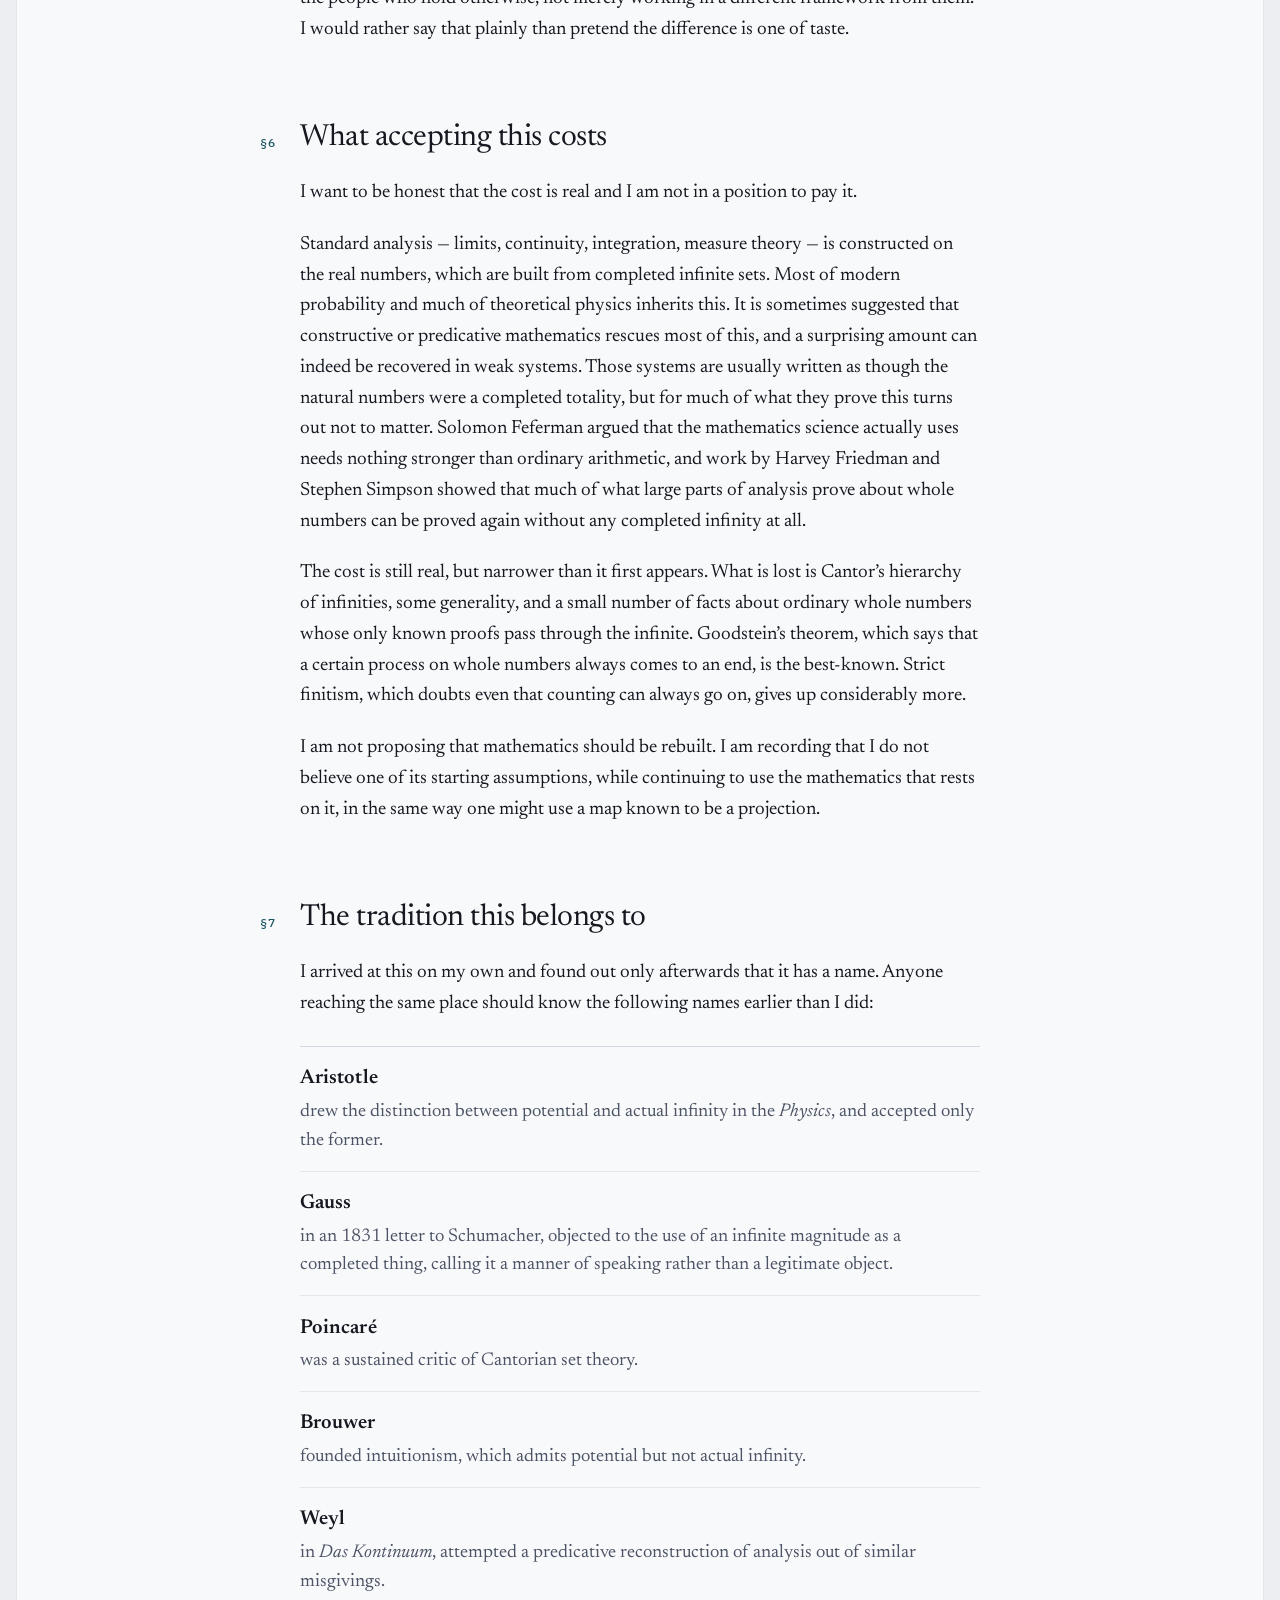
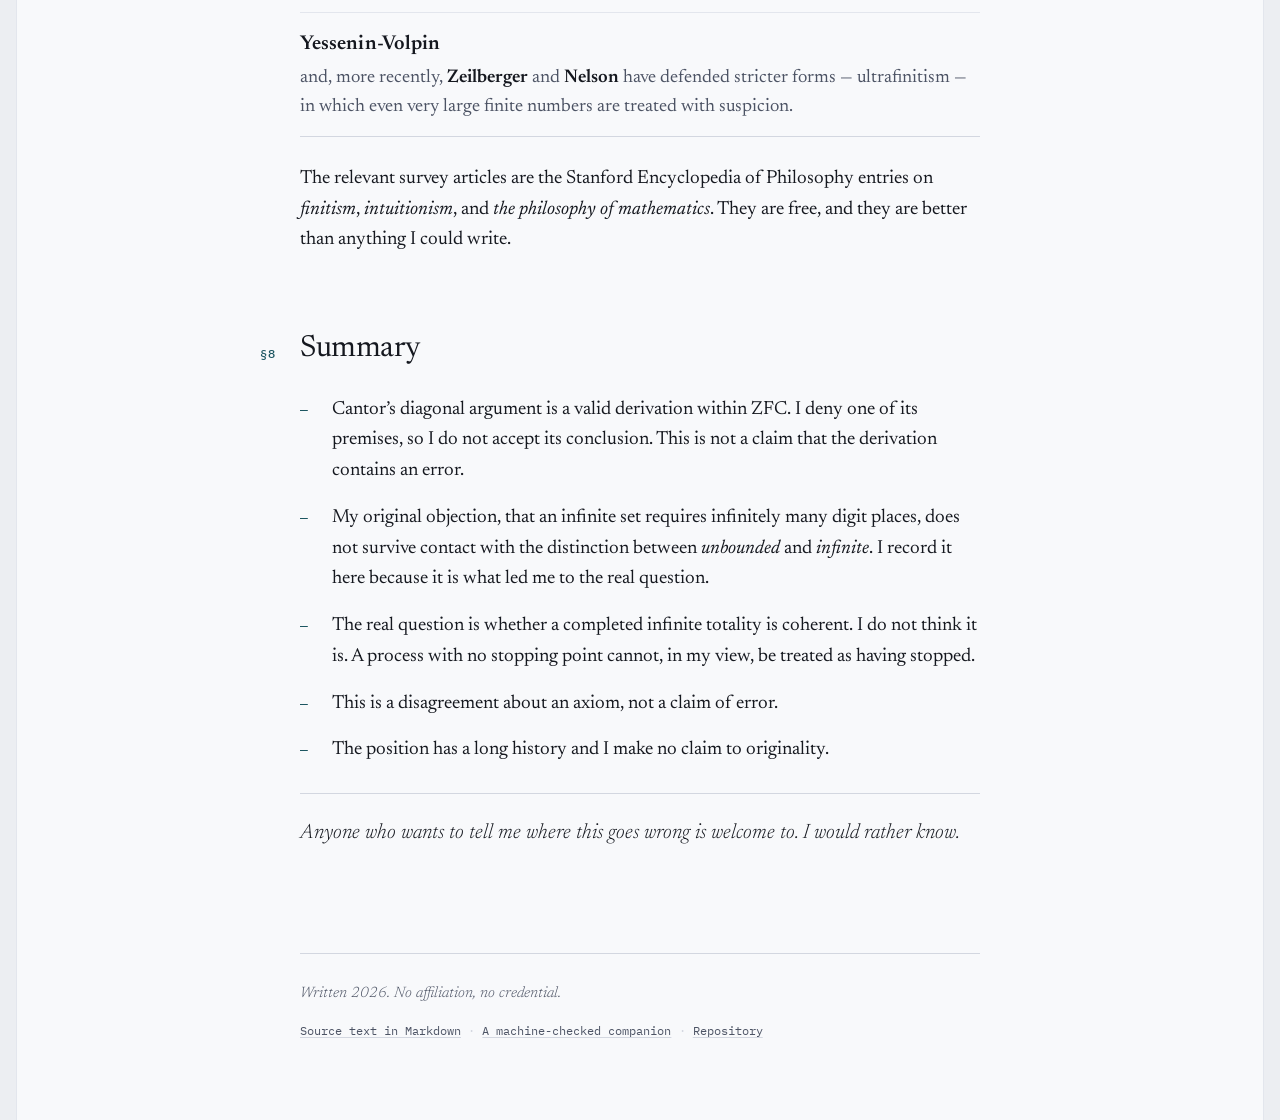
==== commit 518c88e5: "Proposal: say what the weak systems actually show in §6 A proposal for the author, touching only the" ====
--- a/index.html
+++ b/index.html
@@ -229,7 +229,8 @@
       <div class="sec-body">
         <h2>What accepting this costs</h2>
         <p>I want to be honest that the cost is real and I am not in a position to pay it.</p>
-        <p>Standard analysis &mdash; limits, continuity, integration, measure theory &mdash; is constructed on the real numbers, which are built from completed infinite sets. Most of modern probability and much of theoretical physics inherits this. It is sometimes suggested that constructive or predicative mathematics rescues most of this, and a surprising amount can indeed be recovered in weak systems; but those systems still take the natural numbers as an infinite totality. Strict finitism gives up considerably more.</p>
+        <p>Standard analysis &mdash; limits, continuity, integration, measure theory &mdash; is constructed on the real numbers, which are built from completed infinite sets. Most of modern probability and much of theoretical physics inherits this. It is sometimes suggested that constructive or predicative mathematics rescues most of this, and a surprising amount can indeed be recovered in weak systems. Those systems are usually written as though the natural numbers were a completed totality, but for much of what they prove this turns out not to matter. Solomon Feferman argued that the mathematics science actually uses needs nothing stronger than ordinary arithmetic, and work by Harvey Friedman and Stephen Simpson showed that much of what large parts of analysis prove about whole numbers can be proved again without any completed infinity at all.</p>
+        <p>The cost is still real, but narrower than it first appears. What is lost is Cantor&rsquo;s hierarchy of infinities, some generality, and a small number of facts about ordinary whole numbers whose only known proofs pass through the infinite. Goodstein&rsquo;s theorem, which says that a certain process on whole numbers always comes to an end, is the best-known. Strict finitism, which doubts even that counting can always go on, gives up considerably more.</p>
         <p>I am not proposing that mathematics should be rebuilt. I am recording that I do not believe one of its starting assumptions, while continuing to use the mathematics that rests on it, in the same way one might use a map known to be a projection.</p>
       </div>
     </section>
